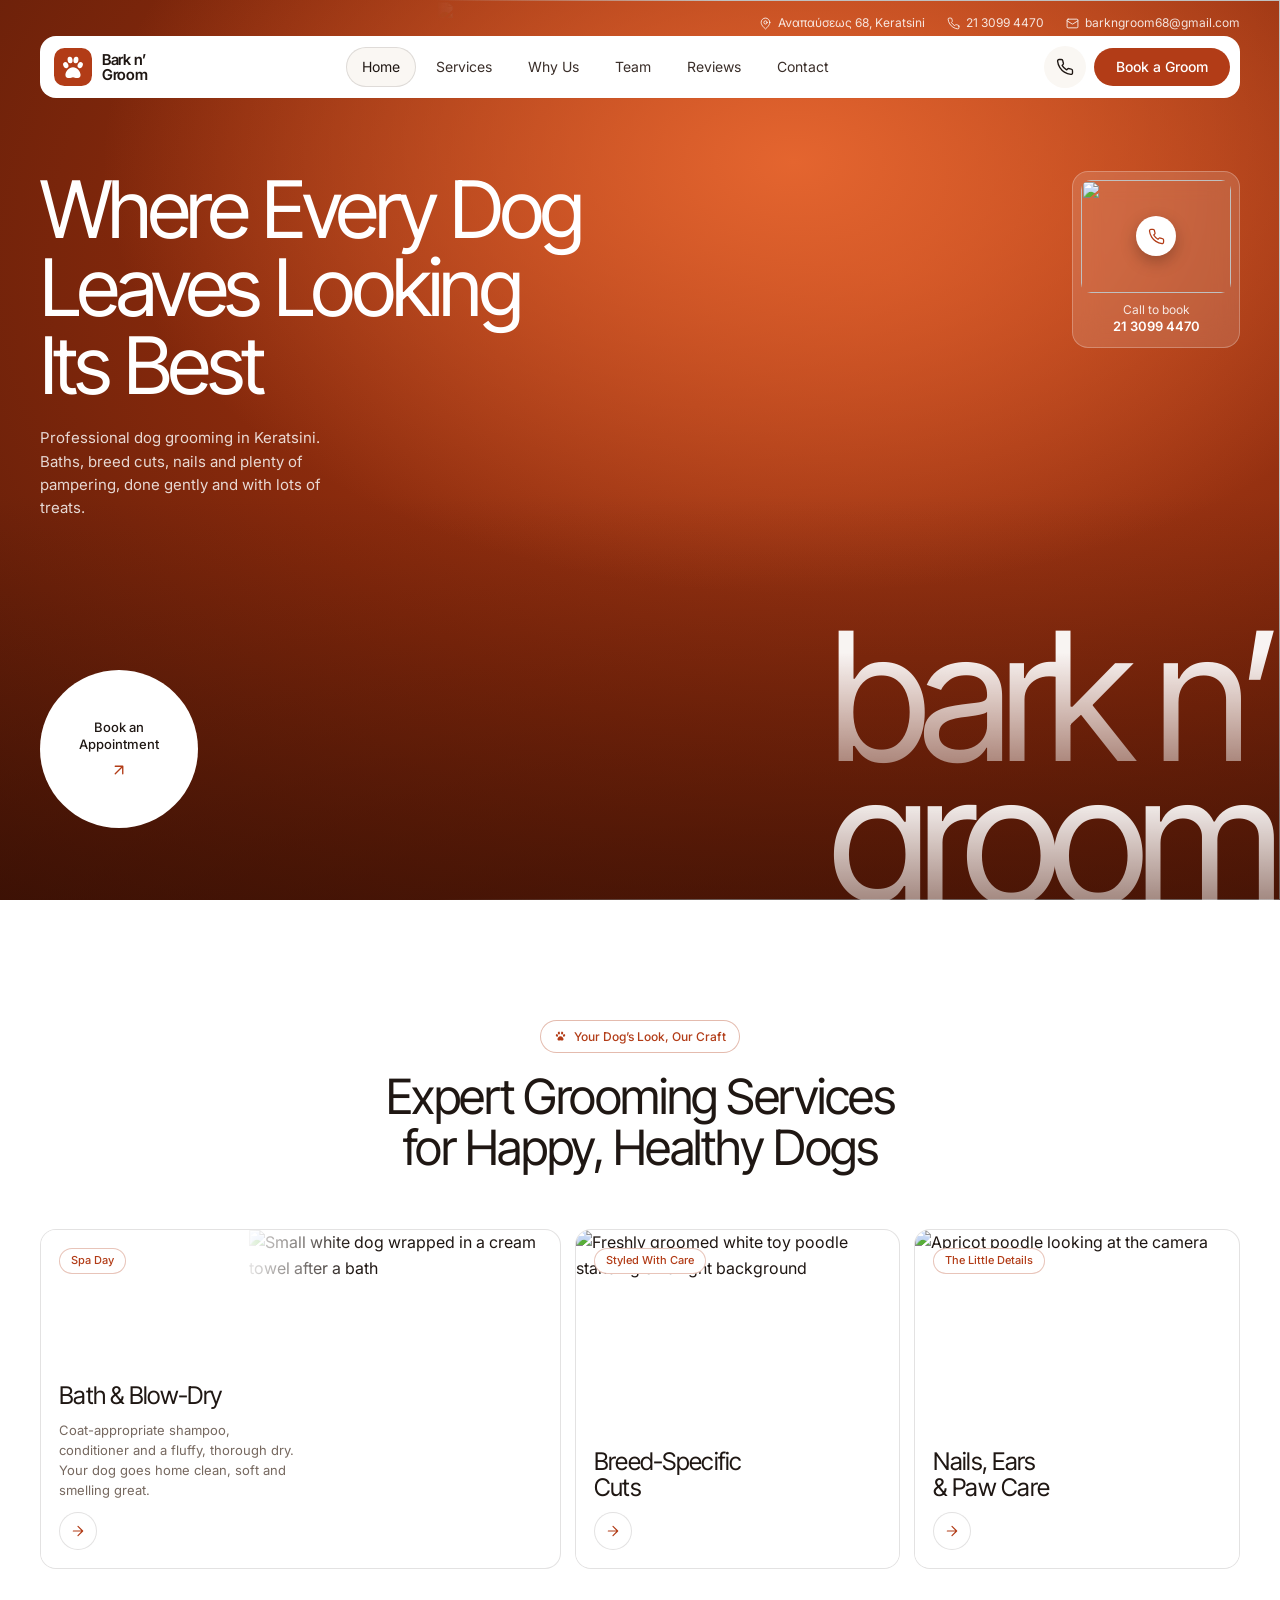
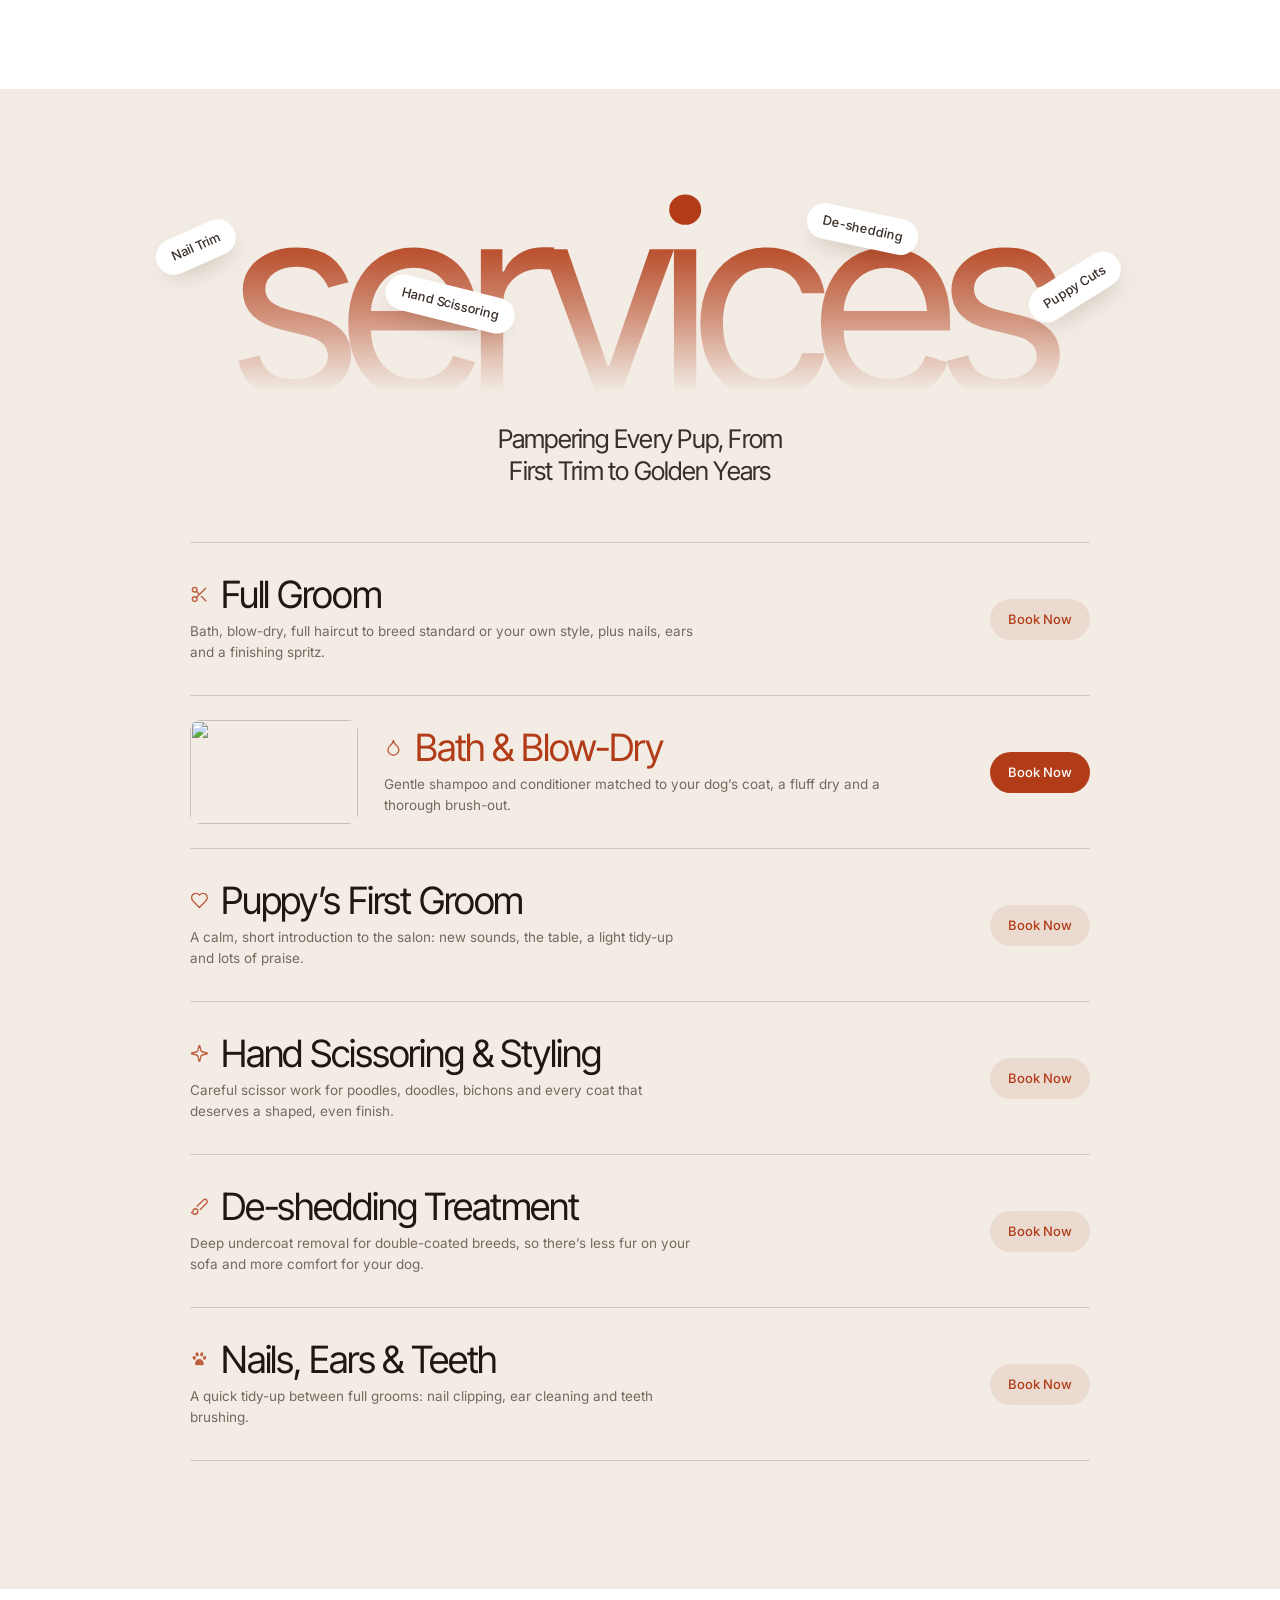
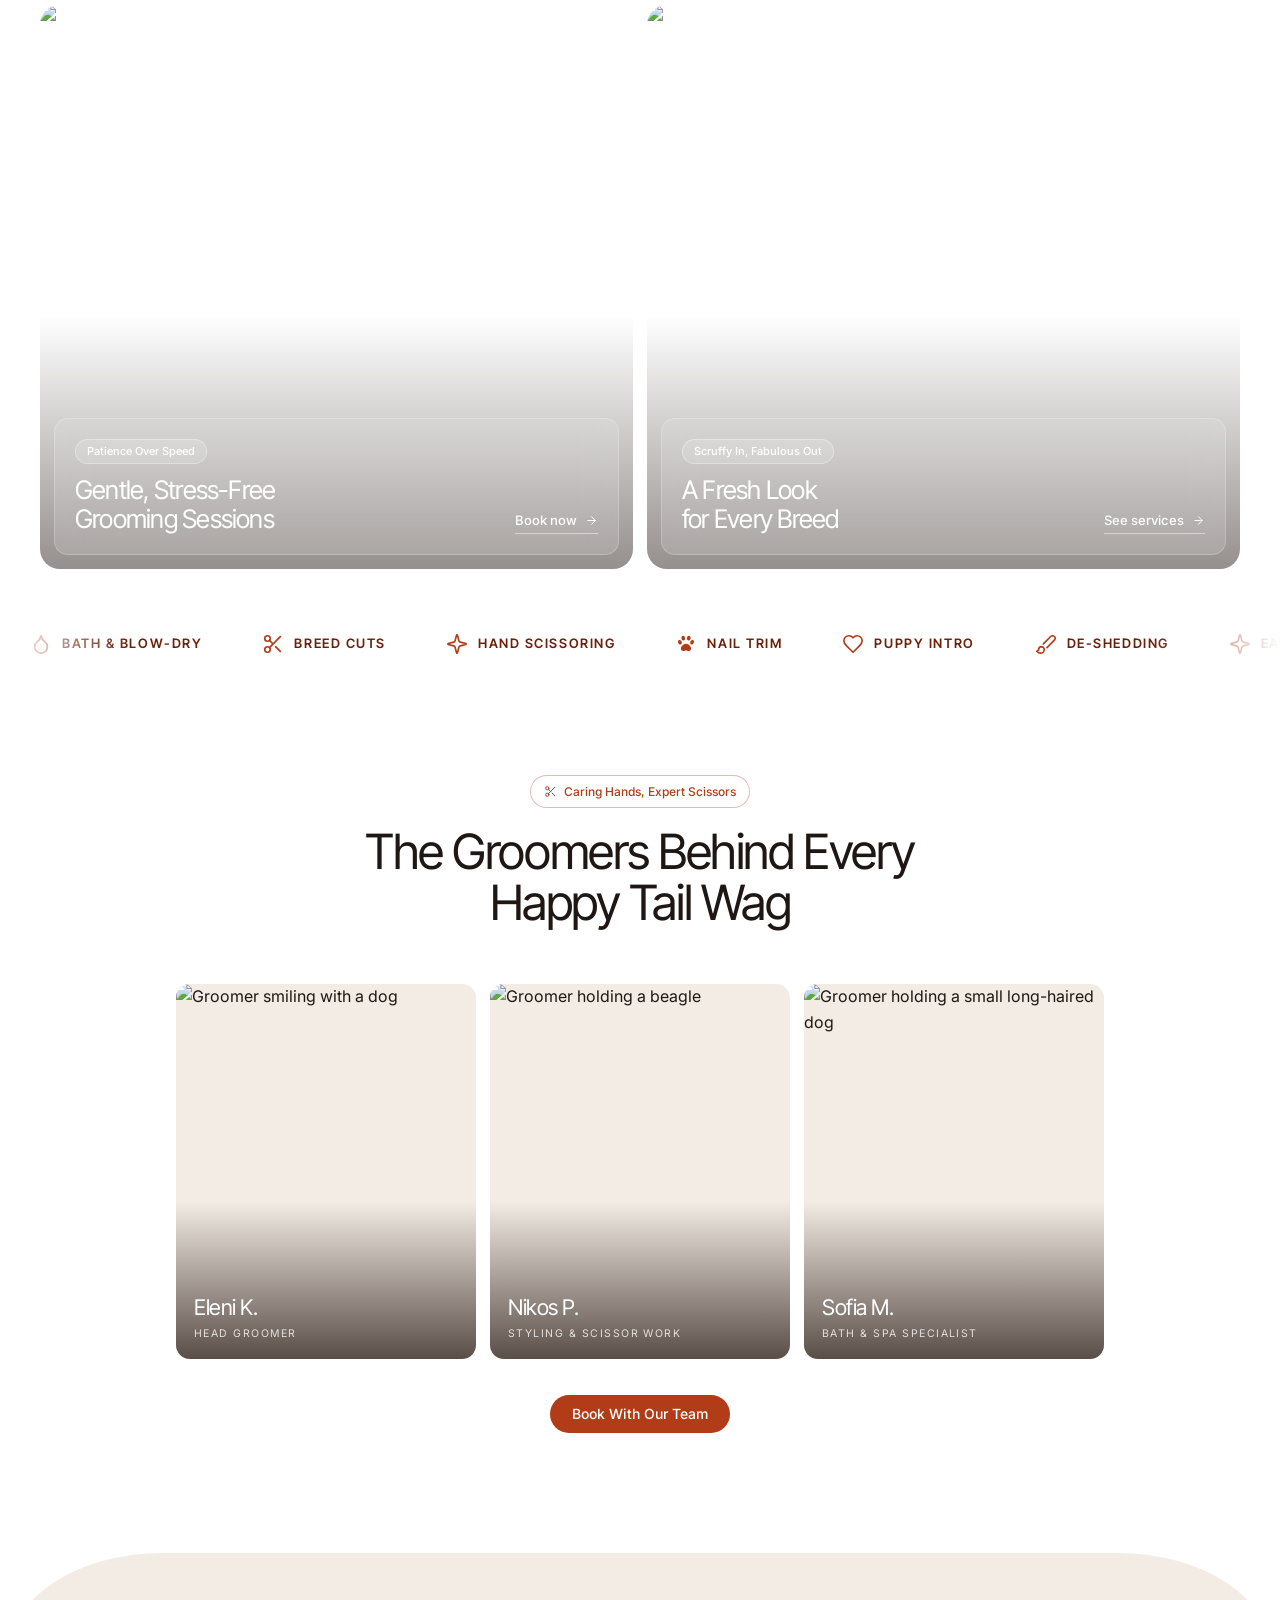
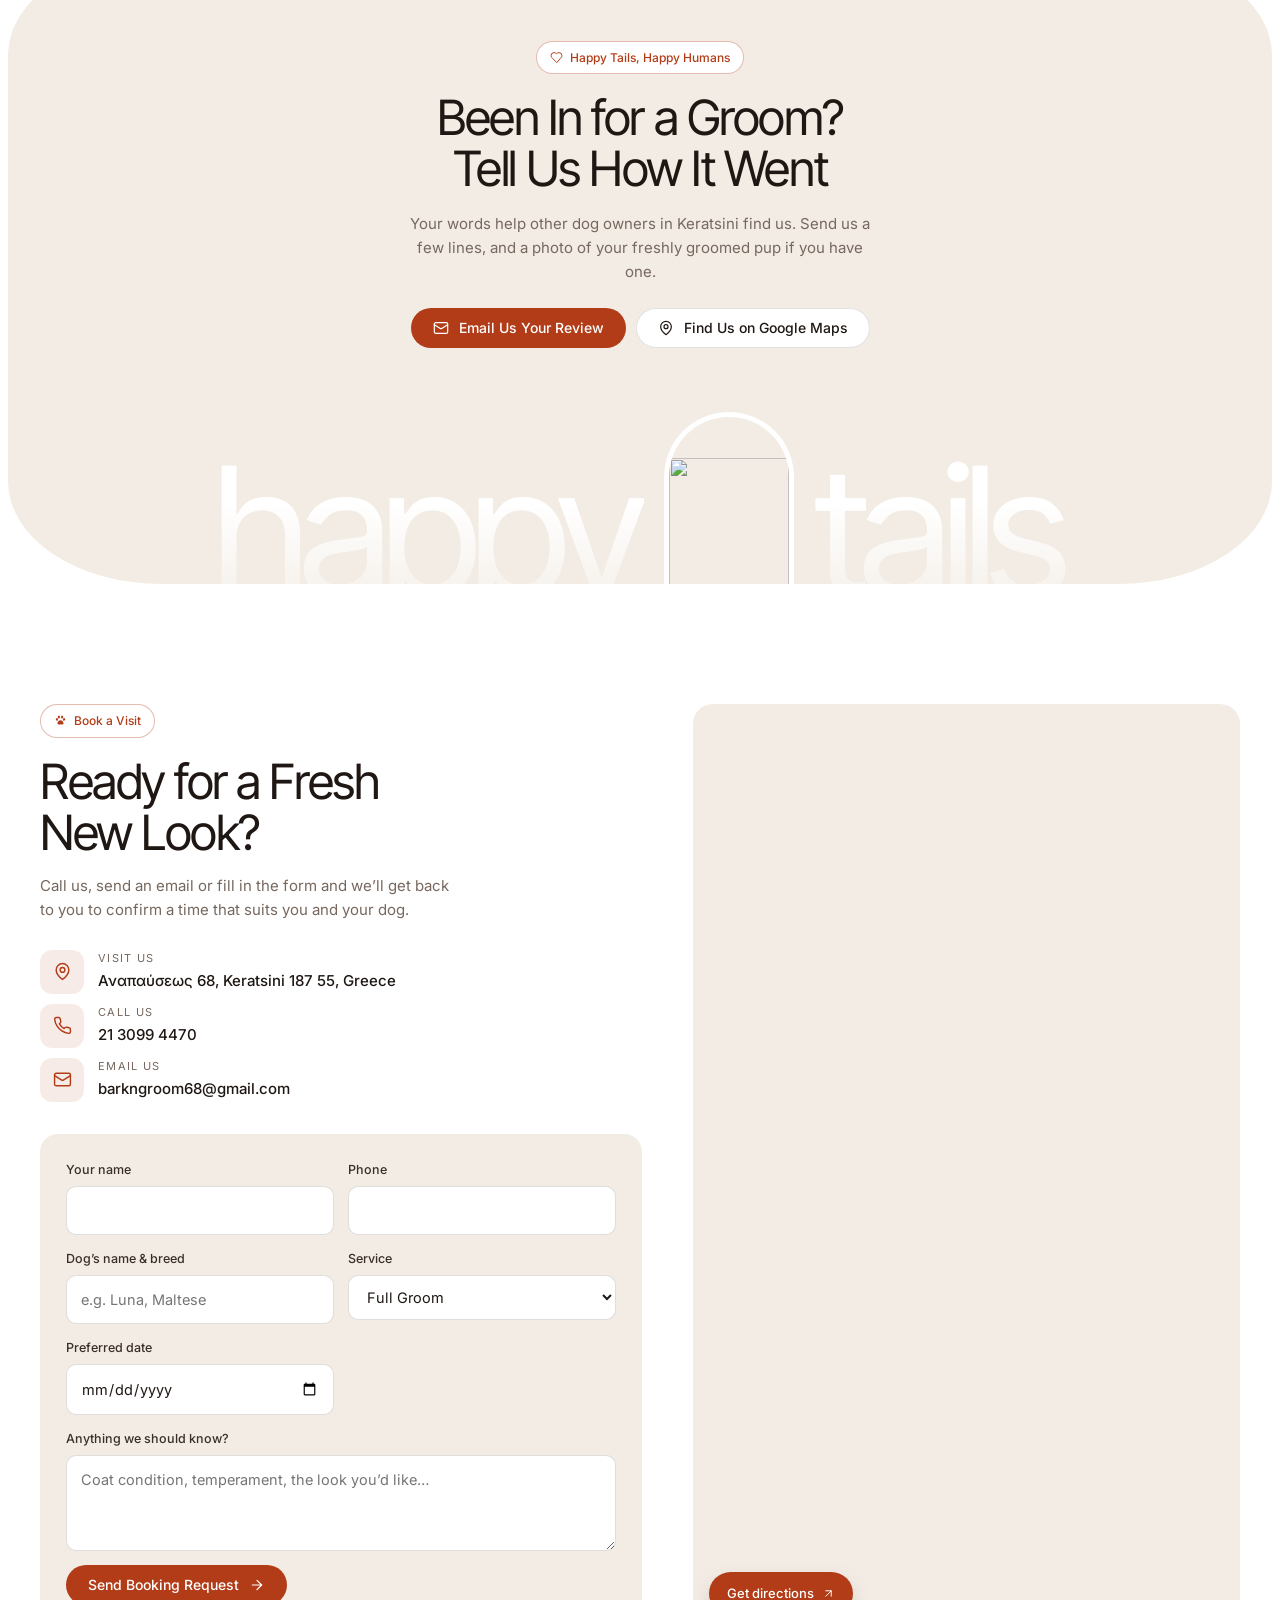
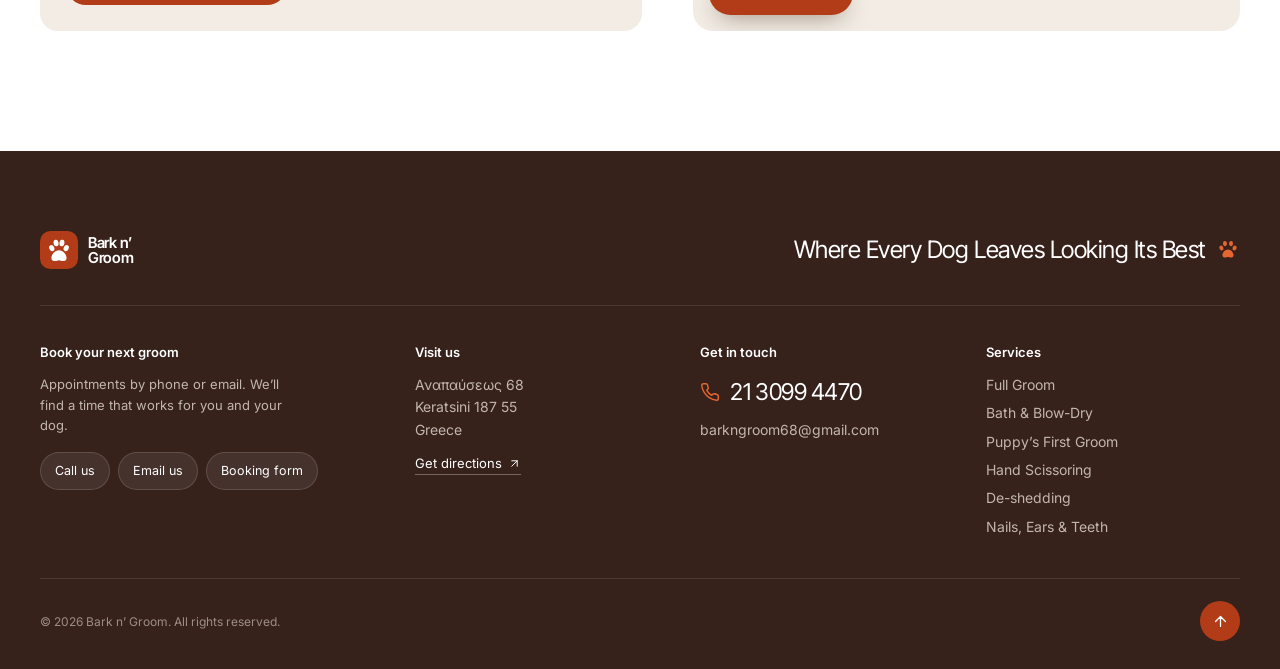
==== index.html @ 187984cd "Bark n' Groom website Static site for the Bark n' Groom dog grooming salon in Keratsini: hero, servi" ====
<!doctype html>
<html lang="en">
<head>
  <meta charset="utf-8" />
  <meta name="viewport" content="width=device-width, initial-scale=1" />
  <title>Bark n’ Groom — Dog Grooming Salon in Keratsini</title>
  <meta name="description" content="Bark n’ Groom is a dog grooming salon in Keratsini, Piraeus. Baths, breed cuts, hand scissoring, de-shedding, nails, ears and teeth. Call 21 3099 4470 to book." />
  <meta name="theme-color" content="#B23C17" />
  <link rel="icon" type="image/svg+xml" href="assets/favicon.svg" />

  <meta property="og:type" content="website" />
  <meta property="og:title" content="Bark n’ Groom — Dog Grooming in Keratsini" />
  <meta property="og:description" content="Gentle, professional dog grooming at Αναπαύσεως 68, Keratsini. Call 21 3099 4470 to book." />
  <meta property="og:image" content="https://images.unsplash.com/photo-1738348927767-d47b2f428be0?auto=format&fit=crop&w=1200&h=630&q=75" />

  <link rel="preconnect" href="https://fonts.googleapis.com" />
  <link rel="preconnect" href="https://fonts.gstatic.com" crossorigin />
  <link rel="preconnect" href="https://images.unsplash.com" />
  <link href="https://fonts.googleapis.com/css2?family=Inter:wght@400;500;600&family=Inter+Tight:wght@300;400;500;600&display=swap" rel="stylesheet" />
  <link rel="stylesheet" href="assets/css/styles.css" />
  <script>document.documentElement.classList.add("js");</script>

  <script type="application/ld+json">
  {
    "@context": "https://schema.org",
    "@type": "LocalBusiness",
    "name": "Bark n' Groom",
    "description": "Dog grooming salon in Keratsini, Greece.",
    "telephone": "+30 213 099 4470",
    "email": "barkngroom68@gmail.com",
    "image": "https://images.unsplash.com/photo-1738348927767-d47b2f428be0?auto=format&fit=crop&w=1200&q=75",
    "address": {
      "@type": "PostalAddress",
      "streetAddress": "Αναπαύσεως 68",
      "addressLocality": "Keratsini",
      "postalCode": "18755",
      "addressCountry": "GR"
    }
  }
  </script>
</head>
<body>

  <!-- Icon sprite -->
  <svg width="0" height="0" style="position:absolute" aria-hidden="true">
    <defs>
      <symbol id="i-paw" viewBox="0 0 24 24"><g fill="currentColor"><ellipse cx="5.4" cy="10" rx="2" ry="2.5" transform="rotate(-25 5.4 10)"/><ellipse cx="9" cy="5.6" rx="2" ry="2.6" transform="rotate(-8 9 5.6)"/><ellipse cx="15" cy="5.6" rx="2" ry="2.6" transform="rotate(8 15 5.6)"/><ellipse cx="18.6" cy="10" rx="2" ry="2.5" transform="rotate(25 18.6 10)"/><path d="M12 11.6c-2.9 0-5.6 3.1-5.6 5.6 0 1.7 1.3 2.4 2.8 2.4 1.1 0 1.8-.6 2.8-.6s1.7.6 2.8.6c1.5 0 2.8-.7 2.8-2.4 0-2.5-2.7-5.6-5.6-5.6z"/></g></symbol>
      <symbol id="i-phone" viewBox="0 0 24 24"><path fill="none" stroke="currentColor" stroke-width="1.8" stroke-linecap="round" stroke-linejoin="round" d="M22 16.92v3a2 2 0 0 1-2.18 2 19.79 19.79 0 0 1-8.63-3.07 19.5 19.5 0 0 1-6-6 19.79 19.79 0 0 1-3.07-8.67A2 2 0 0 1 4.11 2h3a2 2 0 0 1 2 1.72 12.84 12.84 0 0 0 .7 2.81 2 2 0 0 1-.45 2.11L8.09 9.91a16 16 0 0 0 6 6l1.27-1.27a2 2 0 0 1 2.11-.45 12.84 12.84 0 0 0 2.81.7A2 2 0 0 1 22 16.92z"/></symbol>
      <symbol id="i-mail" viewBox="0 0 24 24"><g fill="none" stroke="currentColor" stroke-width="1.8" stroke-linecap="round" stroke-linejoin="round"><rect x="2" y="4" width="20" height="16" rx="2"/><path d="m22 7-8.97 5.7a1.94 1.94 0 0 1-2.06 0L2 7"/></g></symbol>
      <symbol id="i-pin" viewBox="0 0 24 24"><g fill="none" stroke="currentColor" stroke-width="1.8" stroke-linecap="round" stroke-linejoin="round"><path d="M20 10c0 6-8 12-8 12s-8-6-8-12a8 8 0 0 1 16 0Z"/><circle cx="12" cy="10" r="3"/></g></symbol>
      <symbol id="i-arrow" viewBox="0 0 24 24"><path fill="none" stroke="currentColor" stroke-width="1.8" stroke-linecap="round" stroke-linejoin="round" d="M5 12h14m-7-7 7 7-7 7"/></symbol>
      <symbol id="i-arrow-up-right" viewBox="0 0 24 24"><path fill="none" stroke="currentColor" stroke-width="1.8" stroke-linecap="round" stroke-linejoin="round" d="M7 17 17 7M7 7h10v10"/></symbol>
      <symbol id="i-chev-left" viewBox="0 0 24 24"><path fill="none" stroke="currentColor" stroke-width="1.8" stroke-linecap="round" stroke-linejoin="round" d="m15 18-6-6 6-6"/></symbol>
      <symbol id="i-chev-right" viewBox="0 0 24 24"><path fill="none" stroke="currentColor" stroke-width="1.8" stroke-linecap="round" stroke-linejoin="round" d="m9 18 6-6-6-6"/></symbol>
      <symbol id="i-menu" viewBox="0 0 24 24"><path fill="none" stroke="currentColor" stroke-width="1.8" stroke-linecap="round" d="M4 7h16M4 12h16M4 17h16"/></symbol>
      <symbol id="i-close" viewBox="0 0 24 24"><path fill="none" stroke="currentColor" stroke-width="1.8" stroke-linecap="round" d="M18 6 6 18M6 6l12 12"/></symbol>
      <symbol id="i-scissors" viewBox="0 0 24 24"><g fill="none" stroke="currentColor" stroke-width="1.8" stroke-linecap="round" stroke-linejoin="round"><circle cx="6" cy="6" r="3"/><path d="M8.12 8.12 12 12M20 4 8.12 15.88"/><circle cx="6" cy="18" r="3"/><path d="M14.8 14.8 20 20"/></g></symbol>
      <symbol id="i-drop" viewBox="0 0 24 24"><path fill="none" stroke="currentColor" stroke-width="1.8" stroke-linecap="round" stroke-linejoin="round" d="M12 22a7 7 0 0 0 7-7c0-2-1-3.9-3-5.5s-3.5-4-4-6.5c-.5 2.5-2 4.9-4 6.5C6 11.1 5 13 5 15a7 7 0 0 0 7 7z"/></symbol>
      <symbol id="i-heart" viewBox="0 0 24 24"><path fill="none" stroke="currentColor" stroke-width="1.8" stroke-linecap="round" stroke-linejoin="round" d="M19 14c1.49-1.46 3-3.21 3-5.5A5.5 5.5 0 0 0 16.5 3c-1.76 0-3 .5-4.5 2-1.5-1.5-2.74-2-4.5-2A5.5 5.5 0 0 0 2 8.5c0 2.3 1.5 4.05 3 5.5l7 7Z"/></symbol>
      <symbol id="i-sparkle" viewBox="0 0 24 24"><path fill="none" stroke="currentColor" stroke-width="1.8" stroke-linecap="round" stroke-linejoin="round" d="M9.94 15.5A2 2 0 0 0 8.5 14.06l-6.14-1.58a.5.5 0 0 1 0-.96L8.5 9.94A2 2 0 0 0 9.94 8.5l1.58-6.14a.5.5 0 0 1 .96 0l1.58 6.14a2 2 0 0 0 1.44 1.44l6.14 1.58a.5.5 0 0 1 0 .96l-6.14 1.58a2 2 0 0 0-1.44 1.44l-1.58 6.14a.5.5 0 0 1-.96 0z"/></symbol>
      <symbol id="i-brush" viewBox="0 0 24 24"><g fill="none" stroke="currentColor" stroke-width="1.8" stroke-linecap="round" stroke-linejoin="round"><path d="m9.06 11.9 8.07-8.06a2.85 2.85 0 1 1 4.03 4.03l-8.06 8.08"/><path d="M7.07 14.94c-1.66 0-3 1.35-3 3.02 0 1.33-2.5 1.52-2 2.02 1.08 1.1 2.49 2.02 4 2.02 2.2 0 4-1.8 4-4.04a3.01 3.01 0 0 0-3-3.02z"/></g></symbol>
      <symbol id="i-quote" viewBox="0 0 24 24"><path fill="currentColor" d="M3 21c3 0 7-1 7-8V5c0-1.25-.76-2.02-2-2H4c-1.25 0-2 .75-2 1.97V11c0 1.25.75 2 2 2 1 0 1 0 1 1v1c0 1-1 2-2 2s-1 .01-1 1.03V20c0 1 0 1 1 1zm12 0c3 0 7-1 7-8V5c0-1.25-.76-2.02-2-2h-4c-1.25 0-2 .75-2 1.97V11c0 1.25.75 2 2 2h.75c0 2.25.25 4-2.75 4v3c0 1 0 1 1 1z"/></symbol>
    </defs>
  </svg>

  <a class="skip-link" href="#main">Skip to content</a>

  <!-- ============ HEADER ============ -->
  <header class="site-header" data-header>
    <div class="utility container">
      <a href="https://www.google.com/maps/search/?api=1&query=%CE%91%CE%BD%CE%B1%CF%80%CE%B1%CF%8D%CF%83%CE%B5%CF%89%CF%82%2068%2C%20%CE%9A%CE%B5%CF%81%CE%B1%CF%84%CF%83%CE%AF%CE%BD%CE%B9%20187%2055" target="_blank" rel="noopener"><svg class="ico"><use href="#i-pin"/></svg>Αναπαύσεως 68, Keratsini</a>
      <a href="tel:+302130994470"><svg class="ico"><use href="#i-phone"/></svg>21 3099 4470</a>
      <a href="mailto:barkngroom68@gmail.com"><svg class="ico"><use href="#i-mail"/></svg>barkngroom68@gmail.com</a>
    </div>

    <div class="container">
      <nav class="navbar" aria-label="Main">
        <a class="brand" href="#top" aria-label="Bark n’ Groom — home">
          <img src="assets/favicon.svg" width="38" height="38" alt="" />
          <span class="brand__name">Bark n’<br />Groom</span>
        </a>

        <ul class="nav-links" id="nav-links">
          <li><a href="#top" class="is-current">Home</a></li>
          <li><a href="#services">Services</a></li>
          <li><a href="#why-us">Why Us</a></li>
          <li><a href="#team">Team</a></li>
          <li><a href="#reviews">Reviews</a></li>
          <li><a href="#contact">Contact</a></li>
          <li class="nav-links__cta"><a class="btn btn--rust" href="tel:+302130994470"><svg class="ico"><use href="#i-phone"/></svg>Call 21 3099 4470</a></li>
        </ul>

        <div class="navbar__actions">
          <a class="icon-btn" href="tel:+302130994470" aria-label="Call Bark n’ Groom"><svg class="ico"><use href="#i-phone"/></svg></a>
          <a class="btn btn--rust navbar__book" href="#contact">Book a Groom</a>
          <button class="icon-btn nav-toggle" type="button" aria-controls="nav-links" aria-expanded="false" aria-label="Open menu" data-nav-toggle>
            <svg class="ico ico--open"><use href="#i-menu"/></svg>
            <svg class="ico ico--close"><use href="#i-close"/></svg>
          </button>
        </div>
      </nav>
    </div>
  </header>

  <main id="main">

    <!-- ============ HERO ============ -->
    <section class="hero" id="top">
      <div class="hero__media" aria-hidden="true">
        <img
          src="https://images.unsplash.com/photo-1738348927767-d47b2f428be0?auto=format&fit=crop&w=1400&q=78"
          srcset="https://images.unsplash.com/photo-1738348927767-d47b2f428be0?auto=format&fit=crop&w=800&q=75 800w,
                  https://images.unsplash.com/photo-1738348927767-d47b2f428be0?auto=format&fit=crop&w=1400&q=78 1400w,
                  https://images.unsplash.com/photo-1738348927767-d47b2f428be0?auto=format&fit=crop&w=2000&q=78 2000w"
          sizes="(max-width: 760px) 100vw, 64vw"
          alt="" fetchpriority="high" />
      </div>

      <div class="hero__content container">
        <h1 class="hero__title">Where Every Dog<br />Leaves Looking<br />Its Best</h1>
        <p class="hero__lead">Professional dog grooming in Keratsini. Baths, breed cuts, nails and plenty of pampering, done gently and with lots of treats.</p>
      </div>

      <a class="hero__circle" href="#contact"><span>Book an<br />Appointment</span><svg class="ico"><use href="#i-arrow-up-right"/></svg></a>

      <a class="hero__card" href="tel:+302130994470">
        <span class="hero__card-img">
          <img src="https://images.unsplash.com/photo-1611173622933-91942d394b04?auto=format&fit=crop&w=320&h=240&q=70" alt="" loading="lazy" />
          <span class="hero__card-icon"><svg class="ico"><use href="#i-phone"/></svg></span>
        </span>
        <span class="hero__card-text">Call to book<br /><strong>21 3099 4470</strong></span>
      </a>

      <div class="hero__word" aria-hidden="true"><span>bark n’</span><span>groom</span></div>
    </section>

    <!-- ============ INTRO / SERVICE CARDS ============ -->
    <section class="intro section" aria-labelledby="intro-title">
      <div class="container">
        <div class="section-head" data-reveal>
          <span class="badge"><svg class="ico"><use href="#i-paw"/></svg>Your Dog’s Look, Our Craft</span>
          <h2 id="intro-title">Expert Grooming Services <br />for Happy, Healthy Dogs</h2>
        </div>

        <div class="icards">
          <a class="icard icard--wide" href="#services" data-reveal>
            <img src="https://images.unsplash.com/photo-1733964659477-35534815c626?auto=format&fit=crop&w=900&q=75" alt="Small white dog wrapped in a cream towel after a bath" loading="lazy" />
            <span class="tag">Spa Day</span>
            <span class="icard__body">
              <span class="icard__title">Bath &amp; Blow-Dry</span>
              <span class="icard__text">Coat-appropriate shampoo, conditioner and a fluffy, thorough dry. Your dog goes home clean, soft and smelling great.</span>
              <span class="arrow-btn"><svg class="ico"><use href="#i-arrow"/></svg></span>
            </span>
          </a>

          <a class="icard" href="#services" data-reveal style="--d:.08s">
            <img src="https://images.unsplash.com/photo-1513189643435-49f97650b367?auto=format&fit=crop&w=700&q=75" alt="Freshly groomed white toy poodle standing on a light background" loading="lazy" />
            <span class="tag">Styled With Care</span>
            <span class="icard__body">
              <span class="icard__title">Breed-Specific<br />Cuts</span>
              <span class="arrow-btn"><svg class="ico"><use href="#i-arrow"/></svg></span>
            </span>
          </a>

          <a class="icard" href="#services" data-reveal style="--d:.16s">
            <img src="https://images.unsplash.com/photo-1652342516868-50eac8c9af0d?auto=format&fit=crop&w=700&q=75" alt="Apricot poodle looking at the camera" loading="lazy" />
            <span class="tag">The Little Details</span>
            <span class="icard__body">
              <span class="icard__title">Nails, Ears<br />&amp; Paw Care</span>
              <span class="arrow-btn"><svg class="ico"><use href="#i-arrow"/></svg></span>
            </span>
          </a>
        </div>
      </div>
    </section>

    <!-- ============ SERVICES LIST ============ -->
    <section class="services" id="services" aria-labelledby="services-title">
      <div class="services__hero" aria-hidden="true">
        <div class="services__word">services</div>
        <span class="float-pill" style="--x:12%;--y:18%;--r:-24deg">Nail Trim</span>
        <span class="float-pill" style="--x:30%;--y:44%;--r:14deg;--delay:-2s">Hand Scissoring</span>
        <span class="float-pill" style="--x:63%;--y:10%;--r:12deg;--delay:-4s">De-shedding</span>
        <span class="float-pill" style="--x:80%;--y:36%;--r:-32deg;--delay:-1s">Puppy Cuts</span>
      </div>

      <div class="container">
        <h2 class="services__title" id="services-title" data-reveal>Pampering Every Pup, From <br />First Trim to Golden Years</h2>

        <ul class="svc-list" data-svc-list>
          <li class="svc" data-reveal>
            <div class="svc__media"><img src="https://images.unsplash.com/photo-1719464454959-9cf304ef4774?auto=format&fit=crop&w=400&h=260&q=70" alt="" loading="lazy" /></div>
            <div class="svc__body">
              <h3><svg class="ico"><use href="#i-scissors"/></svg>Full Groom</h3>
              <p>Bath, blow-dry, full haircut to breed standard or your own style, plus nails, ears and a finishing spritz.</p>
            </div>
            <a class="svc__btn" href="#contact" data-service="Full Groom">Book Now</a>
          </li>
          <li class="svc is-active" data-reveal>
            <div class="svc__media"><img src="https://images.unsplash.com/photo-1727681200723-9513e4e3c394?auto=format&fit=crop&w=400&h=260&q=70" alt="" loading="lazy" /></div>
            <div class="svc__body">
              <h3><svg class="ico"><use href="#i-drop"/></svg>Bath &amp; Blow-Dry</h3>
              <p>Gentle shampoo and conditioner matched to your dog’s coat, a fluff dry and a thorough brush-out.</p>
            </div>
            <a class="svc__btn" href="#contact" data-service="Bath & Blow-Dry">Book Now</a>
          </li>
          <li class="svc" data-reveal>
            <div class="svc__media"><img src="https://images.unsplash.com/photo-1605197161470-d0261cac6767?auto=format&fit=crop&w=400&h=260&q=70" alt="" loading="lazy" /></div>
            <div class="svc__body">
              <h3><svg class="ico"><use href="#i-heart"/></svg>Puppy’s First Groom</h3>
              <p>A calm, short introduction to the salon: new sounds, the table, a light tidy-up and lots of praise.</p>
            </div>
            <a class="svc__btn" href="#contact" data-service="Puppy's First Groom">Book Now</a>
          </li>
          <li class="svc" data-reveal>
            <div class="svc__media"><img src="https://images.unsplash.com/photo-1786198334015-86df9933e144?auto=format&fit=crop&w=400&h=260&q=70" alt="" loading="lazy" /></div>
            <div class="svc__body">
              <h3><svg class="ico"><use href="#i-sparkle"/></svg>Hand Scissoring &amp; Styling</h3>
              <p>Careful scissor work for poodles, doodles, bichons and every coat that deserves a shaped, even finish.</p>
            </div>
            <a class="svc__btn" href="#contact" data-service="Hand Scissoring & Styling">Book Now</a>
          </li>
          <li class="svc" data-reveal>
            <div class="svc__media"><img src="https://images.unsplash.com/photo-1528846104175-4fd300ee59da?auto=format&fit=crop&w=400&h=260&q=70" alt="" loading="lazy" /></div>
            <div class="svc__body">
              <h3><svg class="ico"><use href="#i-brush"/></svg>De-shedding Treatment</h3>
              <p>Deep undercoat removal for double-coated breeds, so there’s less fur on your sofa and more comfort for your dog.</p>
            </div>
            <a class="svc__btn" href="#contact" data-service="De-shedding Treatment">Book Now</a>
          </li>
          <li class="svc" data-reveal>
            <div class="svc__media"><img src="https://images.unsplash.com/photo-1611173622933-91942d394b04?auto=format&fit=crop&w=400&h=260&q=70" alt="" loading="lazy" /></div>
            <div class="svc__body">
              <h3><svg class="ico"><use href="#i-paw"/></svg>Nails, Ears &amp; Teeth</h3>
              <p>A quick tidy-up between full grooms: nail clipping, ear cleaning and teeth brushing.</p>
            </div>
            <a class="svc__btn" href="#contact" data-service="Nails, Ears & Teeth">Book Now</a>
          </li>
        </ul>
      </div>
    </section>

    <!-- ============ FEATURE CARDS ============ -->
    <section class="features" id="why-us" aria-label="Why choose Bark n’ Groom">
      <div class="container features__grid">
        <article class="feature" data-reveal>
          <img src="https://images.unsplash.com/photo-1594592237655-9f7e51330b93?auto=format&fit=crop&w=1100&q=75" alt="Calm golden retriever sitting against a blue backdrop" loading="lazy" />
          <span class="feature__word" aria-hidden="true">calm</span>
          <div class="feature__panel">
            <div>
              <span class="tag tag--glass">Patience Over Speed</span>
              <h3>Gentle, Stress-Free<br />Grooming Sessions</h3>
            </div>
            <a href="#contact" class="feature__link">Book now <svg class="ico"><use href="#i-arrow"/></svg></a>
          </div>
        </article>

        <article class="feature" data-reveal style="--d:.1s">
          <img src="https://images.unsplash.com/photo-1616488452538-1e8d3396f20f?auto=format&fit=crop&w=1100&q=75" alt="Fluffy small dog lying on an orange background" loading="lazy" />
          <span class="feature__word" aria-hidden="true">fresh</span>
          <div class="feature__panel">
            <div>
              <span class="tag tag--glass">Scruffy In, Fabulous Out</span>
              <h3>A Fresh Look<br />for Every Breed</h3>
            </div>
            <a href="#services" class="feature__link">See services <svg class="ico"><use href="#i-arrow"/></svg></a>
          </div>
        </article>
      </div>

      <!-- Service ticker (stands in for the partner-logo strip) -->
      <div class="marquee" aria-label="What we offer">
        <div class="marquee__track">
          <ul class="marquee__list">
            <li><svg class="ico"><use href="#i-drop"/></svg>Bath &amp; Blow-Dry</li>
            <li><svg class="ico"><use href="#i-scissors"/></svg>Breed Cuts</li>
            <li><svg class="ico"><use href="#i-sparkle"/></svg>Hand Scissoring</li>
            <li><svg class="ico"><use href="#i-paw"/></svg>Nail Trim</li>
            <li><svg class="ico"><use href="#i-heart"/></svg>Puppy Intro</li>
            <li><svg class="ico"><use href="#i-brush"/></svg>De-shedding</li>
            <li><svg class="ico"><use href="#i-sparkle"/></svg>Ear Cleaning</li>
            <li><svg class="ico"><use href="#i-drop"/></svg>Teeth Brushing</li>
          </ul>
          <ul class="marquee__list" aria-hidden="true">
            <li><svg class="ico"><use href="#i-drop"/></svg>Bath &amp; Blow-Dry</li>
            <li><svg class="ico"><use href="#i-scissors"/></svg>Breed Cuts</li>
            <li><svg class="ico"><use href="#i-sparkle"/></svg>Hand Scissoring</li>
            <li><svg class="ico"><use href="#i-paw"/></svg>Nail Trim</li>
            <li><svg class="ico"><use href="#i-heart"/></svg>Puppy Intro</li>
            <li><svg class="ico"><use href="#i-brush"/></svg>De-shedding</li>
            <li><svg class="ico"><use href="#i-sparkle"/></svg>Ear Cleaning</li>
            <li><svg class="ico"><use href="#i-drop"/></svg>Teeth Brushing</li>
          </ul>
        </div>
      </div>
    </section>

    <!-- ============ TEAM ============ -->
    <!-- PLACEHOLDER: replace names, roles and photos with your real groomers. -->
    <section class="team section" id="team" aria-labelledby="team-title">
      <div class="container">
        <div class="section-head" data-reveal>
          <span class="badge"><svg class="ico"><use href="#i-scissors"/></svg>Caring Hands, Expert Scissors</span>
          <h2 id="team-title">The Groomers Behind Every <br />Happy Tail Wag</h2>
        </div>

        <div class="team__grid">
          <figure class="member" data-reveal>
            <img src="https://images.unsplash.com/photo-1579119134757-5c38803f34fc?auto=format&fit=crop&crop=faces&w=600&h=750&q=75" alt="Groomer smiling with a dog" loading="lazy" />
            <figcaption><strong>Eleni K.</strong><span>Head Groomer</span></figcaption>
          </figure>
          <figure class="member" data-reveal style="--d:.08s">
            <img src="https://images.unsplash.com/photo-1594283255808-ee728c775ba6?auto=format&fit=crop&crop=faces&w=600&h=750&q=75" alt="Groomer holding a beagle" loading="lazy" />
            <figcaption><strong>Nikos P.</strong><span>Styling &amp; Scissor Work</span></figcaption>
          </figure>
          <figure class="member" data-reveal style="--d:.16s">
            <img src="https://images.unsplash.com/photo-1631270275663-b9606b854141?auto=format&fit=crop&crop=faces&w=600&h=750&q=75" alt="Groomer holding a small long-haired dog" loading="lazy" />
            <figcaption><strong>Sofia M.</strong><span>Bath &amp; Spa Specialist</span></figcaption>
          </figure>
        </div>

        <div class="center" data-reveal>
          <a class="btn btn--rust" href="#contact">Book With Our Team</a>
        </div>
      </div>
    </section>

    <!-- ============ REVIEWS ============ -->
    <section class="reviews" id="reviews" aria-labelledby="reviews-title">
      <div class="reviews__shell">
        <div class="section-head" data-reveal>
          <span class="badge badge--light"><svg class="ico"><use href="#i-heart"/></svg>Happy Tails, Happy Humans</span>
          <h2 id="reviews-title">Been In for a Groom? <br />Tell Us How It Went</h2>
          <p class="reviews__lead">Your words help other dog owners in Keratsini find us. Send us a few lines, and a photo of your freshly groomed pup if you have one.</p>
          <div class="reviews__btns">
            <a class="btn btn--rust" href="mailto:barkngroom68@gmail.com?subject=My%20review%20of%20Bark%20n'%20Groom"><svg class="ico"><use href="#i-mail"/></svg>Email Us Your Review</a>
            <a class="btn btn--ghost" href="https://www.google.com/maps/search/?api=1&query=%CE%91%CE%BD%CE%B1%CF%80%CE%B1%CF%8D%CF%83%CE%B5%CF%89%CF%82%2068%2C%20%CE%9A%CE%B5%CF%81%CE%B1%CF%84%CF%83%CE%AF%CE%BD%CE%B9%20187%2055" target="_blank" rel="noopener"><svg class="ico"><use href="#i-pin"/></svg>Find Us on Google Maps</a>
          </div>
        </div>

        <!--
          REVIEWS CAROUSEL: switched off until there are real customer reviews.
          To use it: replace the sample text below with genuine reviews
          (e.g. copied from your Google reviews), then remove these comment markers.
          The slider script in assets/js/main.js turns on automatically.

        <div class="reviews__track" data-carousel tabindex="0" aria-label="Customer reviews">
          <article class="review">
            <h3><svg class="ico"><use href="#i-quote"/></svg>So Gentle With Our Rescue</h3>
            <p>“Our rescue used to shake at the word ‘bath’. After two visits she walks in wagging her tail. Patient, kind people who clearly love dogs.”</p>
            <footer><span class="avatar">K</span><span><strong>Katerina</strong><small>Luna’s human</small></span></footer>
          </article>
          <article class="review">
            <h3><svg class="ico"><use href="#i-quote"/></svg>The Best Poodle Cut Yet</h3>
            <p>“Finally someone who knows how to scissor a poodle properly. Even, fluffy and exactly the shape we asked for.”</p>
            <footer><span class="avatar">G</span><span><strong>Giorgos</strong><small>Max’s human</small></span></footer>
          </article>
          <article class="review">
            <h3><svg class="ico"><use href="#i-quote"/></svg>Great With Puppies</h3>
            <p>“We brought our four-month-old for his very first groom. They took it slowly and he came home tired, soft and happy.”</p>
            <footer><span class="avatar">M</span><span><strong>Maria</strong><small>Rocky’s human</small></span></footer>
          </article>
          <article class="review">
            <h3><svg class="ico"><use href="#i-quote"/></svg>Smells Amazing for Days</h3>
            <p>“Our husky’s shedding is finally under control after the de-shedding treatment. The house thanks you, and so do we.”</p>
            <footer><span class="avatar">D</span><span><strong>Dimitris</strong><small>Nala’s human</small></span></footer>
          </article>
          <article class="review">
            <h3><svg class="ico"><use href="#i-quote"/></svg>Our Neighbourhood Favourite</h3>
            <p>“Easy to book, friendly every time and our Yorkie always looks like a little star afterwards. Couldn’t ask for more.”</p>
            <footer><span class="avatar">A</span><span><strong>Anna</strong><small>Bella’s human</small></span></footer>
          </article>
        </div>

        <div class="reviews__controls">
          <button class="icon-btn icon-btn--line" type="button" data-prev aria-label="Previous review"><svg class="ico"><use href="#i-chev-left"/></svg></button>
          <div class="dots" data-dots></div>
          <button class="icon-btn icon-btn--line" type="button" data-next aria-label="Next review"><svg class="ico"><use href="#i-chev-right"/></svg></button>
        </div>
        -->

        <div class="reviews__bottom" aria-hidden="true">
          <span class="reviews__word">happy</span>
          <div class="reviews__dog">
            <img src="https://images.unsplash.com/photo-1537151608828-ea2b11777ee8?auto=format&fit=crop&w=420&h=560&q=75" alt="" loading="lazy" />
          </div>
          <span class="reviews__word">tails</span>
        </div>
      </div>
    </section>

    <!-- ============ CONTACT ============ -->
    <section class="contact section" id="contact" aria-labelledby="contact-title">
      <div class="container contact__grid">
        <div class="contact__info" data-reveal>
          <span class="badge"><svg class="ico"><use href="#i-paw"/></svg>Book a Visit</span>
          <h2 id="contact-title">Ready for a Fresh <br />New Look?</h2>
          <p class="contact__lead">Call us, send an email or fill in the form and we’ll get back to you to confirm a time that suits you and your dog.</p>

          <ul class="contact__list">
            <li>
              <span class="contact__icon"><svg class="ico"><use href="#i-pin"/></svg></span>
              <span><small>Visit us</small><a href="https://www.google.com/maps/search/?api=1&query=%CE%91%CE%BD%CE%B1%CF%80%CE%B1%CF%8D%CF%83%CE%B5%CF%89%CF%82%2068%2C%20%CE%9A%CE%B5%CF%81%CE%B1%CF%84%CF%83%CE%AF%CE%BD%CE%B9%20187%2055" target="_blank" rel="noopener">Αναπαύσεως 68, Keratsini 187 55, Greece</a></span>
            </li>
            <li>
              <span class="contact__icon"><svg class="ico"><use href="#i-phone"/></svg></span>
              <span><small>Call us</small><a href="tel:+302130994470">21 3099 4470</a></span>
            </li>
            <li>
              <span class="contact__icon"><svg class="ico"><use href="#i-mail"/></svg></span>
              <span><small>Email us</small><a href="mailto:barkngroom68@gmail.com">barkngroom68@gmail.com</a></span>
            </li>
          </ul>

          <form class="form" data-booking novalidate>
            <div class="field">
              <label for="f-name">Your name</label>
              <input id="f-name" name="name" type="text" autocomplete="name" required />
            </div>
            <div class="field">
              <label for="f-phone">Phone</label>
              <input id="f-phone" name="phone" type="tel" autocomplete="tel" required />
            </div>
            <div class="field">
              <label for="f-dog">Dog’s name &amp; breed</label>
              <input id="f-dog" name="dog" type="text" placeholder="e.g. Luna, Maltese" />
            </div>
            <div class="field">
              <label for="f-service">Service</label>
              <select id="f-service" name="service">
                <option>Full Groom</option>
                <option>Bath &amp; Blow-Dry</option>
                <option>Puppy's First Groom</option>
                <option>Hand Scissoring &amp; Styling</option>
                <option>De-shedding Treatment</option>
                <option>Nails, Ears &amp; Teeth</option>
                <option>Not sure yet</option>
              </select>
            </div>
            <div class="field">
              <label for="f-date">Preferred date</label>
              <input id="f-date" name="date" type="date" />
            </div>
            <div class="field field--full">
              <label for="f-msg">Anything we should know?</label>
              <textarea id="f-msg" name="message" rows="3" placeholder="Coat condition, temperament, the look you’d like…"></textarea>
            </div>
            <div class="field--full form__foot">
              <button class="btn btn--rust" type="submit">Send Booking Request <svg class="ico"><use href="#i-arrow"/></svg></button>
              <p class="form__status" role="status" data-status></p>
            </div>
          </form>
        </div>

        <div class="map" data-reveal style="--d:.1s">
          <iframe
            title="Map showing Bark n’ Groom at Αναπαύσεως 68, Keratsini"
            src="https://maps.google.com/maps?q=%CE%91%CE%BD%CE%B1%CF%80%CE%B1%CF%8D%CF%83%CE%B5%CF%89%CF%82%2068%2C%20%CE%9A%CE%B5%CF%81%CE%B1%CF%84%CF%83%CE%AF%CE%BD%CE%B9%20187%2055&z=16&output=embed"
            loading="lazy" referrerpolicy="no-referrer-when-downgrade" allowfullscreen></iframe>
          <a class="map__pill" href="https://www.google.com/maps/search/?api=1&query=%CE%91%CE%BD%CE%B1%CF%80%CE%B1%CF%8D%CF%83%CE%B5%CF%89%CF%82%2068%2C%20%CE%9A%CE%B5%CF%81%CE%B1%CF%84%CF%83%CE%AF%CE%BD%CE%B9%20187%2055" target="_blank" rel="noopener">Get directions <svg class="ico"><use href="#i-arrow-up-right"/></svg></a>
        </div>
      </div>
    </section>
  </main>

  <!-- ============ FOOTER ============ -->
  <footer class="footer">
    <div class="container">
      <div class="footer__top">
        <a class="brand brand--light" href="#top">
          <img src="assets/favicon.svg" width="38" height="38" alt="" />
          <span class="brand__name">Bark n’<br />Groom</span>
        </a>
        <p class="footer__tagline">Where Every Dog Leaves Looking Its Best <svg class="ico"><use href="#i-paw"/></svg></p>
      </div>

      <div class="footer__grid">
        <div>
          <h4>Book your next groom</h4>
          <p class="footer__note">Appointments by phone or email. We’ll find a time that works for you and your dog.</p>
          <div class="footer__btns">
            <a class="pill" href="tel:+302130994470">Call us</a>
            <a class="pill" href="mailto:barkngroom68@gmail.com">Email us</a>
            <a class="pill" href="#contact">Booking form</a>
          </div>
        </div>
        <div>
          <h4>Visit us</h4>
          <p>Αναπαύσεως 68<br />Keratsini 187 55<br />Greece</p>
          <a class="footer__link" href="https://www.google.com/maps/search/?api=1&query=%CE%91%CE%BD%CE%B1%CF%80%CE%B1%CF%8D%CF%83%CE%B5%CF%89%CF%82%2068%2C%20%CE%9A%CE%B5%CF%81%CE%B1%CF%84%CF%83%CE%AF%CE%BD%CE%B9%20187%2055" target="_blank" rel="noopener">Get directions <svg class="ico"><use href="#i-arrow-up-right"/></svg></a>
        </div>
        <div>
          <h4>Get in touch</h4>
          <a class="footer__phone" href="tel:+302130994470"><svg class="ico"><use href="#i-phone"/></svg>21 3099 4470</a>
          <a class="footer__mail" href="mailto:barkngroom68@gmail.com">barkngroom68@gmail.com</a>
        </div>
        <div>
          <h4>Services</h4>
          <ul class="footer__list">
            <li><a href="#services">Full Groom</a></li>
            <li><a href="#services">Bath &amp; Blow-Dry</a></li>
            <li><a href="#services">Puppy’s First Groom</a></li>
            <li><a href="#services">Hand Scissoring</a></li>
            <li><a href="#services">De-shedding</a></li>
            <li><a href="#services">Nails, Ears &amp; Teeth</a></li>
          </ul>
        </div>
      </div>

      <div class="footer__bottom">
        <p>© <span data-year>2026</span> Bark n’ Groom. All rights reserved.</p>
        <a class="to-top" href="#top" aria-label="Back to top"><svg class="ico"><use href="#i-arrow"/></svg></a>
      </div>
    </div>
  </footer>

  <a class="fab-call" href="tel:+302130994470" aria-label="Call Bark n’ Groom"><svg class="ico"><use href="#i-phone"/></svg></a>

  <script src="assets/js/main.js" defer></script>
</body>
</html>
---- assets/css/styles.css ----
/* ==========================================================================
   Bark n' Groom — styles
   ========================================================================== */

:root {
  --rust: #b23c17;
  --rust-600: #9a3213;
  --rust-800: #6b200a;
  --ember: #e4652f;
  --rust-tint: rgba(178, 60, 23, 0.1);

  --cream: #f2ece4;
  --cream-2: #e8dfd3;
  --paper: #ffffff;
  --paper-2: #faf7f3;

  --ink: #1f1713;
  --ink-2: #3a2e29;
  --muted: #76685f;
  --line: rgba(31, 23, 19, 0.12);

  --cocoa: #36211b;
  --cocoa-2: #4a2e26;

  --font-display: "Inter Tight", system-ui, -apple-system, "Segoe UI", sans-serif;
  --font-body: "Inter", system-ui, -apple-system, "Segoe UI", sans-serif;

  --gutter: clamp(16px, 4vw, 40px);
  --container: 1240px;
  --radius: 16px;
  --ease: cubic-bezier(0.22, 1, 0.36, 1);
  --header-h: 84px;
}

/* ---------- Base ---------- */
*,
*::before,
*::after { box-sizing: border-box; }

* { margin: 0; }

html {
  scroll-behavior: smooth;
  -webkit-text-size-adjust: 100%;
}

body {
  font-family: var(--font-body);
  font-size: 16px;
  line-height: 1.6;
  color: var(--ink);
  background: var(--paper);
  -webkit-font-smoothing: antialiased;
  overflow-x: hidden;
}

img { display: block; max-width: 100%; }
a { color: inherit; text-decoration: none; }
ul { list-style: none; padding: 0; }
button, input, select, textarea { font: inherit; color: inherit; }
button { cursor: pointer; background: none; border: 0; }

h1, h2, h3, h4 {
  font-family: var(--font-display);
  font-weight: 400;
  letter-spacing: -0.03em;
  line-height: 1.05;
}

h2 { font-size: clamp(2rem, 3.8vw, 3.2rem); }

section[id], [id="contact"] { scroll-margin-top: 96px; }

:focus-visible {
  outline: 2px solid var(--ember);
  outline-offset: 3px;
  border-radius: 6px;
}

.container {
  width: min(100% - 2 * var(--gutter), var(--container));
  margin-inline: auto;
}

.section { padding-block: clamp(72px, 10vw, 120px); }
.center { display: flex; justify-content: center; margin-top: 36px; }

.ico {
  width: 1em;
  height: 1em;
  flex: none;
  display: inline-block;
  vertical-align: middle;
}

.sr-only {
  position: absolute !important;
  width: 1px; height: 1px;
  overflow: hidden;
  clip: rect(0 0 0 0);
  white-space: nowrap;
}

.skip-link {
  position: absolute;
  left: 16px; top: -60px;
  z-index: 100;
  background: var(--ink);
  color: #fff;
  padding: 10px 16px;
  border-radius: 10px;
  transition: top 0.2s;
}
.skip-link:focus { top: 16px; }

/* ---------- Buttons / pills ---------- */
.btn {
  display: inline-flex;
  align-items: center;
  gap: 10px;
  padding: 12px 22px;
  border-radius: 999px;
  font-size: 14px;
  font-weight: 500;
  line-height: 1;
  white-space: nowrap;
  transition: background-color 0.25s, color 0.25s, transform 0.25s var(--ease);
}
.btn--rust { background: var(--rust); color: #fff; }
.btn--rust:hover { background: var(--rust-800); }
.btn:active { transform: scale(0.97); }
.btn .ico { font-size: 16px; }

.icon-btn {
  display: inline-grid;
  place-items: center;
  width: 42px;
  height: 42px;
  border-radius: 999px;
  background: var(--paper-2);
  color: var(--ink);
  font-size: 18px;
  transition: background-color 0.25s, color 0.25s;
}
.icon-btn:hover { background: var(--rust-tint); color: var(--rust); }
.icon-btn--line { background: #fff; border: 1px solid var(--line); }
.icon-btn:disabled { opacity: 0.4; cursor: default; }

.badge {
  display: inline-flex;
  align-items: center;
  gap: 7px;
  padding: 6px 13px;
  border: 1px solid rgba(178, 60, 23, 0.35);
  border-radius: 999px;
  font-size: 12px;
  font-weight: 500;
  color: var(--rust);
  background: #fff;
}
.badge .ico { font-size: 13px; }

.tag {
  display: inline-block;
  padding: 5px 11px;
  border: 1px solid rgba(178, 60, 23, 0.3);
  border-radius: 999px;
  background: #fff;
  font-size: 11px;
  font-weight: 500;
  color: var(--rust);
  line-height: 1.2;
}
.tag--glass {
  background: rgba(255, 255, 255, 0.16);
  border-color: rgba(255, 255, 255, 0.35);
  color: #fff;
}

.arrow-btn {
  display: inline-grid;
  place-items: center;
  width: 38px;
  height: 38px;
  border-radius: 999px;
  border: 1px solid var(--line);
  color: var(--rust);
  background: #fff;
  font-size: 16px;
  transition: background-color 0.3s, color 0.3s, border-color 0.3s, transform 0.3s var(--ease);
}

.section-head {
  display: flex;
  flex-direction: column;
  align-items: center;
  gap: 18px;
  text-align: center;
  margin-bottom: clamp(36px, 5vw, 56px);
}

/* ---------- Header ---------- */
.site-header {
  position: fixed;
  inset: 0 0 auto;
  z-index: 50;
  padding-bottom: 10px;
  pointer-events: none;
}
.site-header > * { pointer-events: auto; }

.utility {
  display: flex;
  justify-content: flex-end;
  gap: 22px;
  padding-top: 10px;
  height: 36px;
  font-size: 12px;
  color: rgba(255, 255, 255, 0.85);
  overflow: hidden;
  transition: height 0.35s var(--ease), opacity 0.25s, padding 0.35s var(--ease);
}
.utility a { display: inline-flex; align-items: center; gap: 6px; }
.utility a:hover { color: #fff; }
.utility .ico { font-size: 13px; }

.navbar {
  display: flex;
  align-items: center;
  justify-content: space-between;
  gap: 16px;
  padding: 10px 10px 10px 14px;
  background: #fff;
  border-radius: 16px;
  box-shadow: 0 1px 0 rgba(0, 0, 0, 0.02);
  transition: box-shadow 0.3s;
}
.site-header.is-scrolled .utility { height: 0; padding-top: 0; opacity: 0; }
.site-header.is-scrolled { padding-top: 12px; }
.site-header.is-scrolled .navbar { box-shadow: 0 12px 34px -16px rgba(60, 25, 10, 0.35); }

.brand {
  display: inline-flex;
  align-items: center;
  gap: 10px;
  flex: none;
}
.brand__name {
  font-family: var(--font-display);
  font-weight: 600;
  font-size: 15px;
  line-height: 1.02;
  letter-spacing: -0.02em;
}
.brand--light { color: #fff; }

.nav-links {
  display: flex;
  align-items: center;
  gap: 4px;
}
.nav-links a {
  display: block;
  padding: 9px 16px;
  border-radius: 999px;
  font-size: 14px;
  color: var(--ink-2);
  transition: background-color 0.25s, color 0.25s;
}
.nav-links a:hover { color: var(--rust); }
.nav-links a.is-current { background: var(--paper-2); color: var(--ink); box-shadow: inset 0 0 0 1px var(--line); }
.nav-links__cta { display: none; }

.navbar__actions { display: flex; align-items: center; gap: 8px; }
.nav-toggle { display: none; }
.nav-toggle .ico--close { display: none; }
.nav-toggle[aria-expanded="true"] .ico--open { display: none; }
.nav-toggle[aria-expanded="true"] .ico--close { display: inline-block; }

/* ---------- Hero ---------- */
.hero {
  position: relative;
  isolation: isolate;
  min-height: max(660px, min(100svh, 940px));
  color: #fff;
  overflow: hidden;
  background:
    radial-gradient(90% 80% at 62% 18%, #e4652f 0%, rgba(228, 101, 47, 0) 60%),
    radial-gradient(120% 120% at 70% 30%, #b8421b 0%, #86290c 45%, #3f1306 100%);
}

.hero__media {
  position: absolute;
  inset: 0 0 0 auto;
  width: min(66%, 1060px);
  z-index: -1;
}
.hero__media img {
  width: 100%;
  height: 100%;
  object-fit: cover;
  object-position: 50% 28%;
  -webkit-mask-image: linear-gradient(90deg, transparent 0%, #000 34%);
          mask-image: linear-gradient(90deg, transparent 0%, #000 34%);
}
.hero::after {
  content: "";
  position: absolute;
  inset: auto 0 0;
  height: 45%;
  z-index: -1;
  background: linear-gradient(to top, rgba(40, 10, 2, 0.55), rgba(40, 10, 2, 0));
}

.hero__content {
  position: relative;
  padding-top: clamp(150px, 19vh, 190px);
}
.hero__title {
  font-size: clamp(2.8rem, 6.2vw, 5.6rem);
  line-height: 0.98;
  letter-spacing: -0.045em;
}
.hero__lead {
  margin-top: 22px;
  max-width: 34ch;
  font-size: 15px;
  line-height: 1.55;
  color: rgba(255, 255, 255, 0.82);
}

.hero__circle {
  position: absolute;
  left: max(var(--gutter), calc((100% - var(--container)) / 2));
  bottom: clamp(40px, 8vh, 80px);
  width: 158px;
  height: 158px;
  border-radius: 50%;
  display: grid;
  place-items: center;
  align-content: center;
  gap: 8px;
  background: #fff;
  color: var(--ink);
  font-size: 13px;
  font-weight: 500;
  line-height: 1.3;
  text-align: center;
  transition: transform 0.45s var(--ease), background-color 0.3s, color 0.3s;
}
.hero__circle .ico { font-size: 18px; color: var(--rust); transition: transform 0.45s var(--ease), color 0.3s; }
.hero__circle:hover { transform: scale(1.06); background: var(--ink); color: #fff; }
.hero__circle:hover .ico { transform: rotate(45deg); color: #fff; }

.hero__card {
  position: absolute;
  top: clamp(150px, 19vh, 190px);
  right: max(var(--gutter), calc((100% - var(--container)) / 2));
  width: 168px;
  padding: 8px 8px 12px;
  border-radius: 16px;
  background: rgba(255, 255, 255, 0.14);
  border: 1px solid rgba(255, 255, 255, 0.25);
  -webkit-backdrop-filter: blur(14px);
          backdrop-filter: blur(14px);
  text-align: center;
  transition: transform 0.4s var(--ease), background-color 0.3s;
}
.hero__card:hover { transform: translateY(-4px); background: rgba(255, 255, 255, 0.22); }
.hero__card-img { position: relative; display: block; border-radius: 10px; overflow: hidden; aspect-ratio: 4 / 3; }
.hero__card-img img { width: 100%; height: 100%; object-fit: cover; }
.hero__card-icon {
  position: absolute;
  inset: 0;
  margin: auto;
  width: 40px;
  height: 40px;
  border-radius: 50%;
  display: grid;
  place-items: center;
  background: #fff;
  color: var(--rust);
  font-size: 17px;
  box-shadow: 0 6px 16px rgba(0, 0, 0, 0.25);
}
.hero__card-text { display: block; margin-top: 9px; font-size: 12px; line-height: 1.35; color: rgba(255, 255, 255, 0.85); }
.hero__card-text strong { font-weight: 600; color: #fff; font-size: 13px; }

.hero__word {
  position: absolute;
  right: -0.02em;
  bottom: -0.06em;
  display: flex;
  flex-direction: column;
  align-items: flex-end;
  font-family: var(--font-display);
  font-weight: 400;
  font-size: clamp(5.4rem, 14vw, 14rem);
  line-height: 0.8;
  letter-spacing: -0.065em;
  pointer-events: none;
  user-select: none;
}
.hero__word span {
  padding-right: 0.06em;
  background: linear-gradient(180deg, rgba(255, 255, 255, 0.95) 20%, rgba(255, 255, 255, 0.45) 100%);
  -webkit-background-clip: text;
          background-clip: text;
  color: transparent;
}

/* ---------- Intro cards ---------- */
.icards {
  display: grid;
  grid-template-columns: 1.6fr 1fr 1fr;
  gap: 14px;
}
.icard {
  position: relative;
  isolation: isolate;
  min-height: 340px;
  padding: 18px;
  display: flex;
  flex-direction: column;
  justify-content: space-between;
  align-items: flex-start;
  border: 1px solid var(--line);
  border-radius: var(--radius);
  background: #fff;
  overflow: hidden;
}
.icard > img {
  position: absolute;
  inset: 0;
  width: 100%;
  height: 100%;
  object-fit: cover;
  z-index: -2;
  transition: transform 0.9s var(--ease);
}
.icard::after {
  content: "";
  position: absolute;
  inset: 0;
  z-index: -1;
  background: linear-gradient(to top, #fff 16%, rgba(255, 255, 255, 0.85) 30%, rgba(255, 255, 255, 0) 56%);
}
.icard--wide > img {
  left: auto;
  width: 60%;
  object-position: 40% 50%;
}
.icard--wide::after {
  background: linear-gradient(90deg, #fff 38%, rgba(255, 255, 255, 0.6) 46%, rgba(255, 255, 255, 0) 60%);
}
.icard__body { display: flex; flex-direction: column; align-items: flex-start; gap: 12px; }
.icard__title {
  font-family: var(--font-display);
  font-size: clamp(1.35rem, 1.9vw, 1.7rem);
  line-height: 1.08;
  letter-spacing: -0.03em;
}
.icard__text { max-width: 30ch; font-size: 13px; line-height: 1.55; color: var(--muted); }
.icard:hover > img { transform: scale(1.05); }
.icard:hover .arrow-btn { background: var(--rust); border-color: var(--rust); color: #fff; transform: translateX(3px); }

/* ---------- Services list ---------- */
.services {
  background: var(--cream);
  padding-block: clamp(64px, 8vw, 100px) clamp(80px, 10vw, 130px);
  overflow: hidden;
}
.services__hero {
  position: relative;
  max-width: 1300px;
  margin-inline: auto;
  padding-inline: var(--gutter);
}
.services__word {
  font-family: var(--font-display);
  font-size: clamp(5.4rem, 21vw, 18rem);
  font-weight: 400;
  line-height: 0.82;
  letter-spacing: -0.065em;
  text-align: center;
  background: linear-gradient(180deg, var(--rust) 18%, rgba(178, 60, 23, 0.55) 55%, rgba(178, 60, 23, 0) 92%);
  -webkit-background-clip: text;
          background-clip: text;
  color: transparent;
  user-select: none;
}
.float-pill {
  position: absolute;
  left: var(--x);
  top: var(--y);
  padding: 8px 16px;
  border-radius: 999px;
  background: #fff;
  font-size: clamp(10px, 1vw, 13px);
  font-weight: 500;
  color: var(--ink-2);
  white-space: nowrap;
  box-shadow: 0 10px 24px -12px rgba(60, 25, 10, 0.35);
  transform: rotate(var(--r));
  animation: bob 7s ease-in-out infinite;
  animation-delay: var(--delay, 0s);
}
@keyframes bob {
  0%, 100% { transform: translateY(0) rotate(var(--r)); }
  50% { transform: translateY(-10px) rotate(var(--r)); }
}

.services__title {
  margin-top: clamp(4px, 1vw, 16px);
  text-align: center;
  font-size: clamp(1.25rem, 2vw, 1.7rem);
  line-height: 1.25;
  color: var(--ink-2);
}

.svc-list {
  max-width: 900px;
  margin: clamp(36px, 5vw, 56px) auto 0;
  border-bottom: 1px solid rgba(31, 23, 19, 0.16);
}
.svc {
  display: grid;
  grid-template-columns: 0px minmax(0, 1fr) auto;
  column-gap: 0;
  align-items: center;
  padding-block: 24px;
  border-top: 1px solid rgba(31, 23, 19, 0.16);
  transition: grid-template-columns 0.55s var(--ease), column-gap 0.55s var(--ease);
}
.svc.is-active {
  grid-template-columns: 168px minmax(0, 1fr) auto;
  column-gap: 26px;
}
.svc__media {
  height: 104px;
  border-radius: 10px;
  overflow: hidden;
  opacity: 0;
  transform: scale(0.9);
  transition: opacity 0.4s, transform 0.55s var(--ease);
}
.svc__media img { width: 100%; height: 100%; object-fit: cover; }
.svc.is-active .svc__media { opacity: 1; transform: none; }

.svc h3 {
  display: flex;
  align-items: center;
  gap: 12px;
  font-size: clamp(1.55rem, 3vw, 2.35rem);
  transition: color 0.3s;
}
.svc h3 .ico { font-size: 0.5em; color: var(--rust); opacity: 0.8; }
.svc p {
  margin-top: 6px;
  max-width: 56ch;
  font-size: 13.5px;
  color: var(--muted);
}
.svc.is-active h3 { color: var(--rust); }

.svc__btn {
  margin-left: 20px;
  padding: 10px 18px;
  border-radius: 999px;
  background: rgba(178, 60, 23, 0.1);
  color: var(--rust);
  font-size: 13px;
  font-weight: 500;
  white-space: nowrap;
  transition: background-color 0.3s, color 0.3s;
}
.svc.is-active .svc__btn,
.svc__btn:hover { background: var(--rust); color: #fff; }

/* ---------- Feature cards ---------- */
.features { padding-top: 16px; }
.features__grid {
  display: grid;
  grid-template-columns: 1fr 1fr;
  gap: 14px;
}
.feature {
  position: relative;
  isolation: isolate;
  height: clamp(440px, 44vw, 600px);
  border-radius: 20px;
  overflow: hidden;
  color: #fff;
}
.feature > img {
  position: absolute;
  inset: 0;
  width: 100%;
  height: 100%;
  object-fit: cover;
  z-index: -2;
  transition: transform 1.2s var(--ease);
}
.feature::after {
  content: "";
  position: absolute;
  inset: 0;
  z-index: -1;
  background: linear-gradient(to top, rgba(20, 8, 4, 0.45), rgba(20, 8, 4, 0) 45%);
}
.feature:hover > img { transform: scale(1.04); }
.feature__word {
  position: absolute;
  top: -0.16em;
  right: 0.04em;
  font-family: var(--font-display);
  font-size: clamp(5rem, 12vw, 11rem);
  line-height: 1;
  letter-spacing: -0.065em;
  background: linear-gradient(180deg, rgba(255, 255, 255, 0.95) 25%, rgba(255, 255, 255, 0) 88%);
  -webkit-background-clip: text;
          background-clip: text;
  color: transparent;
  pointer-events: none;
}
.feature__panel {
  position: absolute;
  left: 14px;
  right: 14px;
  bottom: 14px;
  display: flex;
  align-items: flex-end;
  justify-content: space-between;
  gap: 16px;
  padding: 18px 20px 20px;
  border-radius: 14px;
  background: rgba(255, 255, 255, 0.14);
  border: 1px solid rgba(255, 255, 255, 0.22);
  -webkit-backdrop-filter: blur(16px);
          backdrop-filter: blur(16px);
}
.feature__panel h3 { margin-top: 12px; font-size: clamp(1.3rem, 2vw, 1.75rem); line-height: 1.12; }
.feature__link {
  display: inline-flex;
  align-items: center;
  gap: 8px;
  flex: none;
  font-size: 13px;
  font-weight: 500;
  white-space: nowrap;
  padding-bottom: 2px;
  border-bottom: 1px solid rgba(255, 255, 255, 0.5);
}
.feature__link .ico { transition: transform 0.3s var(--ease); }
.feature__link:hover .ico { transform: translateX(4px); }

/* ---------- Marquee ---------- */
.marquee {
  margin-top: clamp(40px, 5vw, 64px);
  overflow: hidden;
  -webkit-mask-image: linear-gradient(90deg, transparent, #000 10%, #000 90%, transparent);
          mask-image: linear-gradient(90deg, transparent, #000 10%, #000 90%, transparent);
}
.marquee__track {
  display: flex;
  width: max-content;
  animation: marquee 38s linear infinite;
}
.marquee:hover .marquee__track { animation-play-state: paused; }
.marquee__list { display: flex; }
.marquee__list li {
  display: inline-flex;
  align-items: center;
  gap: 10px;
  padding-inline: 30px;
  font-family: var(--font-display);
  font-size: 13px;
  font-weight: 600;
  letter-spacing: 0.12em;
  text-transform: uppercase;
  color: var(--rust-800);
  white-space: nowrap;
}
.marquee__list .ico { font-size: 22px; color: var(--rust); }
@keyframes marquee { to { transform: translateX(-50%); } }

/* ---------- Team ---------- */
.team__grid {
  display: grid;
  grid-template-columns: repeat(3, minmax(0, 300px));
  justify-content: center;
  gap: 14px;
}
.member {
  position: relative;
  aspect-ratio: 4 / 5;
  border-radius: 14px;
  overflow: hidden;
  background: var(--cream);
}
.member img { width: 100%; height: 100%; object-fit: cover; transition: transform 0.9s var(--ease); }
.member::after {
  content: "";
  position: absolute;
  inset: 0;
  background: linear-gradient(to top, rgba(25, 10, 5, 0.7), rgba(25, 10, 5, 0) 42%);
}
.member:hover img { transform: scale(1.05); }
.member figcaption {
  position: absolute;
  left: 18px;
  right: 18px;
  bottom: 16px;
  z-index: 1;
  color: #fff;
}
.member strong { display: block; font-family: var(--font-display); font-size: 1.35rem; font-weight: 400; letter-spacing: -0.02em; }
.member span { display: block; margin-top: 2px; font-size: 10.5px; letter-spacing: 0.14em; text-transform: uppercase; color: rgba(255, 255, 255, 0.8); }

/* ---------- Reviews ---------- */
.reviews { padding-inline: 8px; }
.reviews__shell {
  position: relative;
  overflow: hidden;
  padding-top: clamp(56px, 7vw, 88px);
  background: var(--cream);
  border-radius: clamp(48px, 12vw, 200px) / clamp(40px, 8vw, 130px);
}
.reviews .section-head { margin-bottom: 28px; padding-inline: var(--gutter); }
.badge--light { background: #fff; }
.reviews__lead { max-width: 52ch; font-size: 15px; color: var(--muted); }
.reviews__btns { display: flex; flex-wrap: wrap; justify-content: center; gap: 10px; margin-top: 6px; }
.btn--ghost { background: #fff; color: var(--ink); box-shadow: inset 0 0 0 1px var(--line); }
.btn--ghost:hover { color: var(--rust); }

.reviews__track {
  position: relative; /* makes card offsetLeft relative to the track */
  display: flex;
  gap: 16px;
  overflow-x: auto;
  scroll-snap-type: x mandatory;
  scroll-padding-inline: var(--gutter);
  padding: 6px var(--gutter) 18px;
  scrollbar-width: none;
}
.reviews__track::-webkit-scrollbar { display: none; }
.review {
  flex: 0 0 min(380px, 82vw);
  scroll-snap-align: center;
  display: flex;
  flex-direction: column;
  gap: 14px;
  padding: 24px;
  border-radius: 16px;
  background: #fff;
  border: 1px solid rgba(31, 23, 19, 0.06);
}
.review h3 {
  display: flex;
  align-items: center;
  gap: 10px;
  font-size: 1.05rem;
  font-weight: 500;
  letter-spacing: -0.015em;
}
.review h3 .ico { color: var(--rust); font-size: 18px; }
.review p { flex: 1; font-size: 14px; line-height: 1.65; color: var(--muted); }
.review footer { display: flex; align-items: center; gap: 12px; }
.review footer strong { display: block; font-size: 14px; font-weight: 600; }
.review footer small { display: block; font-size: 11px; letter-spacing: 0.1em; text-transform: uppercase; color: var(--muted); }
.avatar {
  display: grid;
  place-items: center;
  width: 40px;
  height: 40px;
  border-radius: 50%;
  background: var(--rust-tint);
  color: var(--rust);
  font-family: var(--font-display);
  font-weight: 600;
}

.reviews__controls {
  display: flex;
  align-items: center;
  justify-content: center;
  gap: 14px;
  margin-top: 8px;
}
.dots { display: flex; gap: 6px; }
.dots button {
  width: 7px;
  height: 7px;
  border-radius: 999px;
  background: rgba(31, 23, 19, 0.2);
  transition: width 0.3s var(--ease), background-color 0.3s;
}
.dots button[aria-current="true"] { width: 22px; background: var(--rust); }

.reviews__bottom {
  display: flex;
  justify-content: center;
  align-items: flex-end;
  gap: clamp(8px, 1.6vw, 22px);
  margin-top: clamp(32px, 5vw, 64px);
  font-size: clamp(3.6rem, 14vw, 14rem);
}
.reviews__word {
  font-family: var(--font-display);
  line-height: 0.8;
  letter-spacing: -0.065em;
  white-space: nowrap;
  margin-bottom: -0.1em;
  padding-right: 0.05em;
  background: linear-gradient(180deg, #fff 30%, rgba(255, 255, 255, 0.25) 100%);
  -webkit-background-clip: text;
          background-clip: text;
  color: transparent;
  user-select: none;
}
.reviews__dog {
  flex: none;
  width: 0.72em;
  aspect-ratio: 3 / 4;
  border-radius: 999px 999px 0 0;
  overflow: hidden;
  border: 5px solid #fff;
  border-bottom: 0;
}
.reviews__dog img { width: 100%; height: 100%; object-fit: cover; object-position: 50% 30%; }

/* ---------- Contact ---------- */
.contact__grid {
  display: grid;
  grid-template-columns: 1.1fr 1fr;
  gap: clamp(28px, 4vw, 56px);
  align-items: stretch;
}
.contact__info h2 { margin-top: 18px; }
.contact__lead { margin-top: 16px; max-width: 46ch; color: var(--muted); font-size: 15px; }

.contact__list {
  display: grid;
  gap: 10px;
  margin-top: 28px;
}
.contact__list li { display: flex; align-items: center; gap: 14px; }
.contact__list small { display: block; font-size: 11px; letter-spacing: 0.12em; text-transform: uppercase; color: var(--muted); }
.contact__list a { font-weight: 500; font-size: 15px; transition: color 0.2s; overflow-wrap: anywhere; }
.contact__list a:hover { color: var(--rust); }
.contact__icon {
  display: grid;
  place-items: center;
  flex: none;
  width: 44px;
  height: 44px;
  border-radius: 12px;
  background: var(--rust-tint);
  color: var(--rust);
  font-size: 19px;
}

.form {
  display: grid;
  grid-template-columns: 1fr 1fr;
  gap: 14px;
  margin-top: 32px;
  padding: clamp(18px, 2.4vw, 26px);
  border-radius: 18px;
  background: var(--cream);
}
.field { display: flex; flex-direction: column; gap: 6px; min-width: 0; }
.field--full { grid-column: 1 / -1; }
.field label { font-size: 12.5px; font-weight: 500; color: var(--ink-2); }
.field input,
.field select,
.field textarea {
  width: 100%;
  padding: 12px 14px;
  border: 1px solid rgba(31, 23, 19, 0.14);
  border-radius: 10px;
  background: #fff;
  font-size: 14.5px;
  transition: border-color 0.2s, box-shadow 0.2s;
}
.field textarea { resize: vertical; min-height: 88px; }
.field input:focus,
.field select:focus,
.field textarea:focus {
  outline: none;
  border-color: var(--rust);
  box-shadow: 0 0 0 3px rgba(178, 60, 23, 0.15);
}
.field input[aria-invalid="true"] { border-color: #c0261a; }
.form__foot { display: flex; flex-wrap: wrap; align-items: center; gap: 14px; }
.form__status { font-size: 13px; color: var(--muted); }
.form__status.is-error { color: #b0231a; }

.map {
  position: relative;
  min-height: 480px;
  border-radius: 20px;
  overflow: hidden;
  background: var(--cream);
}
.map iframe {
  position: absolute;
  inset: 0;
  width: 100%;
  height: 100%;
  border: 0;
  filter: saturate(0.85) sepia(0.12);
}
.map__pill {
  position: absolute;
  left: 16px;
  bottom: 16px;
  display: inline-flex;
  align-items: center;
  gap: 8px;
  padding: 11px 18px;
  border-radius: 999px;
  background: var(--rust);
  color: #fff;
  font-size: 13px;
  font-weight: 500;
  box-shadow: 0 10px 24px -10px rgba(60, 25, 10, 0.5);
  transition: background-color 0.25s;
}
.map__pill:hover { background: var(--rust-800); }

/* ---------- Footer ---------- */
.footer {
  background: var(--cocoa);
  color: rgba(242, 232, 224, 0.75);
  padding: clamp(56px, 7vw, 80px) 0 28px;
  font-size: 14px;
}
.footer__top {
  display: flex;
  flex-wrap: wrap;
  align-items: center;
  justify-content: space-between;
  gap: 18px;
  padding-bottom: 36px;
  border-bottom: 1px solid rgba(255, 255, 255, 0.1);
}
.footer__tagline {
  display: inline-flex;
  align-items: center;
  gap: 10px;
  font-family: var(--font-display);
  font-size: clamp(1.2rem, 2vw, 1.5rem);
  letter-spacing: -0.02em;
  color: #fff;
}
.footer__tagline .ico { color: var(--ember); }
.footer__grid {
  display: grid;
  grid-template-columns: 1.35fr 1fr 1fr 1fr;
  gap: 32px;
  padding-block: 40px;
}
.footer h4 {
  margin-bottom: 14px;
  font-family: var(--font-body);
  font-size: 13px;
  font-weight: 600;
  letter-spacing: 0;
  color: #fff;
}
.footer__note { max-width: 32ch; font-size: 13px; }
.footer__btns { display: flex; flex-wrap: wrap; gap: 8px; margin-top: 16px; }
.pill {
  display: inline-block;
  padding: 8px 14px;
  border-radius: 999px;
  background: rgba(255, 255, 255, 0.08);
  border: 1px solid rgba(255, 255, 255, 0.14);
  font-size: 12.5px;
  color: #fff;
  transition: background-color 0.25s;
}
.pill:hover { background: var(--rust); border-color: var(--rust); }
.footer__link {
  display: inline-flex;
  align-items: center;
  gap: 6px;
  margin-top: 12px;
  color: #fff;
  font-size: 13px;
  border-bottom: 1px solid rgba(255, 255, 255, 0.3);
}
.footer__phone {
  display: inline-flex;
  align-items: center;
  gap: 10px;
  font-family: var(--font-display);
  font-size: 1.45rem;
  letter-spacing: -0.02em;
  color: #fff;
}
.footer__phone .ico { color: var(--ember); font-size: 20px; }
.footer__mail { display: block; margin-top: 8px; overflow-wrap: anywhere; }
.footer__mail:hover,
.footer__list a:hover { color: #fff; }
.footer__list { display: grid; gap: 6px; }
.footer__bottom {
  display: flex;
  align-items: center;
  justify-content: space-between;
  gap: 16px;
  padding-top: 22px;
  border-top: 1px solid rgba(255, 255, 255, 0.1);
  font-size: 12px;
  color: rgba(242, 232, 224, 0.55);
}
.to-top {
  display: grid;
  place-items: center;
  width: 40px;
  height: 40px;
  border-radius: 50%;
  background: var(--rust);
  color: #fff;
  font-size: 17px;
  transition: background-color 0.25s;
}
.to-top .ico { transform: rotate(-90deg); }
.to-top:hover { background: var(--ember); }

/* ---------- Mobile call button ---------- */
.fab-call {
  position: fixed;
  right: 16px;
  bottom: 16px;
  z-index: 40;
  display: none;
  place-items: center;
  width: 56px;
  height: 56px;
  border-radius: 50%;
  background: var(--rust);
  color: #fff;
  font-size: 22px;
  box-shadow: 0 14px 30px -10px rgba(107, 32, 10, 0.7);
  opacity: 0;
  transform: translateY(20px);
  pointer-events: none;
  transition: opacity 0.3s, transform 0.3s var(--ease);
}
.fab-call.is-visible { opacity: 1; transform: none; pointer-events: auto; }

/* ---------- Reveal on scroll ---------- */
.js [data-reveal] {
  opacity: 0;
  transform: translateY(26px);
  transition: opacity 0.8s var(--ease), transform 0.8s var(--ease);
  transition-delay: var(--d, 0s);
}
.js [data-reveal].is-in { opacity: 1; transform: none; }
/* the service rows animate their own grid, keep their transition list intact */
.js .svc[data-reveal] {
  transition: opacity 0.8s var(--ease), transform 0.8s var(--ease),
              grid-template-columns 0.55s var(--ease), column-gap 0.55s var(--ease);
}

/* ==========================================================================
   Responsive
   ========================================================================== */
@media (max-width: 1080px) {
  .nav-toggle { display: inline-grid; }
  .navbar__actions .icon-btn[href] { display: none; }

  .nav-links {
    position: absolute;
    top: calc(100% + 8px);
    left: 0;
    right: 0;
    flex-direction: column;
    align-items: stretch;
    gap: 2px;
    padding: 10px;
    background: #fff;
    border-radius: 16px;
    box-shadow: 0 24px 50px -20px rgba(60, 25, 10, 0.4);
    opacity: 0;
    visibility: hidden;
    transform: translateY(-8px);
    transition: opacity 0.25s, transform 0.3s var(--ease), visibility 0s linear 0.3s;
  }
  .nav-links.is-open {
    opacity: 1;
    visibility: visible;
    transform: none;
    transition: opacity 0.25s, transform 0.3s var(--ease);
  }
  .nav-links a { padding: 13px 16px; font-size: 15px; }
  .nav-links__cta { display: block; margin-top: 6px; }
  .nav-links__cta .btn { justify-content: center; width: 100%; color: #fff; }
  .nav-links__cta .btn:hover { color: #fff; }
  .navbar { position: relative; }

  .icards { grid-template-columns: 1fr 1fr; }
  .icard--wide { grid-column: 1 / -1; }
}

@media (max-width: 860px) {
  .utility a:nth-child(3) { display: none; }

  .hero__media { width: 100%; }
  .hero__media img {
    object-position: 62% 30%;
    -webkit-mask-image: none;
            mask-image: none;
  }
  .hero::before {
    content: "";
    position: absolute;
    inset: 0;
    z-index: -1;
    background: linear-gradient(180deg, rgba(60, 16, 4, 0.72) 0%, rgba(60, 16, 4, 0.25) 42%, rgba(60, 16, 4, 0) 60%);
  }
  .hero__card { display: none; }
  .hero__circle { width: 128px; height: 128px; font-size: 12px; }

  .features__grid { grid-template-columns: 1fr; }
  .team__grid { grid-template-columns: repeat(2, minmax(0, 300px)); }
  .contact__grid { grid-template-columns: 1fr; }
  .map { min-height: 360px; }
  .footer__grid { grid-template-columns: 1fr 1fr; }
}

@media (max-width: 640px) {
  :root { --header-h: 72px; }
  .utility { justify-content: space-between; gap: 12px; }
  .navbar__book { display: none; }

  .hero { min-height: 720px; }
  .hero__lead { font-size: 14px; }
  .hero__circle { bottom: 150px; }
  .hero__word { font-size: 24vw; bottom: -0.16em; }

  .icards { grid-template-columns: 1fr; }
  .icard { min-height: 300px; }
  .icard--wide > img { width: 100%; object-position: 70% 50%; }
  .icard--wide::after { background: linear-gradient(to top, #fff 30%, rgba(255, 255, 255, 0.85) 46%, rgba(255, 255, 255, 0) 70%); }
  .icard--wide { min-height: 380px; }

  .float-pill { padding: 6px 11px; }
  .section-head h2 br { display: none; }
  .reviews__bottom { font-size: 16.5vw; }

  .svc,
  .svc.is-active {
    grid-template-columns: minmax(0, 1fr);
    row-gap: 14px;
    column-gap: 0;
  }
  .svc__media { display: none; }
  .svc.is-active .svc__media { display: block; height: 150px; }
  .svc__btn { margin-left: 0; justify-self: start; }

  .feature__panel { flex-direction: column; align-items: flex-start; }

  .team__grid { grid-template-columns: 1fr 1fr; gap: 10px; }
  .member strong { font-size: 1.05rem; }
  .member span { font-size: 9px; letter-spacing: 0.1em; }
  .member figcaption { left: 12px; right: 12px; bottom: 12px; }

  .form { grid-template-columns: 1fr; }
  .footer__grid { grid-template-columns: 1fr; gap: 28px; }

  .fab-call { display: grid; }
}

@media (max-width: 420px) {
  .team__grid .member:last-child { grid-column: 1 / -1; aspect-ratio: 16 / 11; }
}

@media (prefers-reduced-motion: reduce) {
  html { scroll-behavior: auto; }
  *, *::before, *::after {
    animation-duration: 0.01ms !important;
    animation-iteration-count: 1 !important;
    transition-duration: 0.01ms !important;
  }
  .js [data-reveal] { opacity: 1; transform: none; }
}
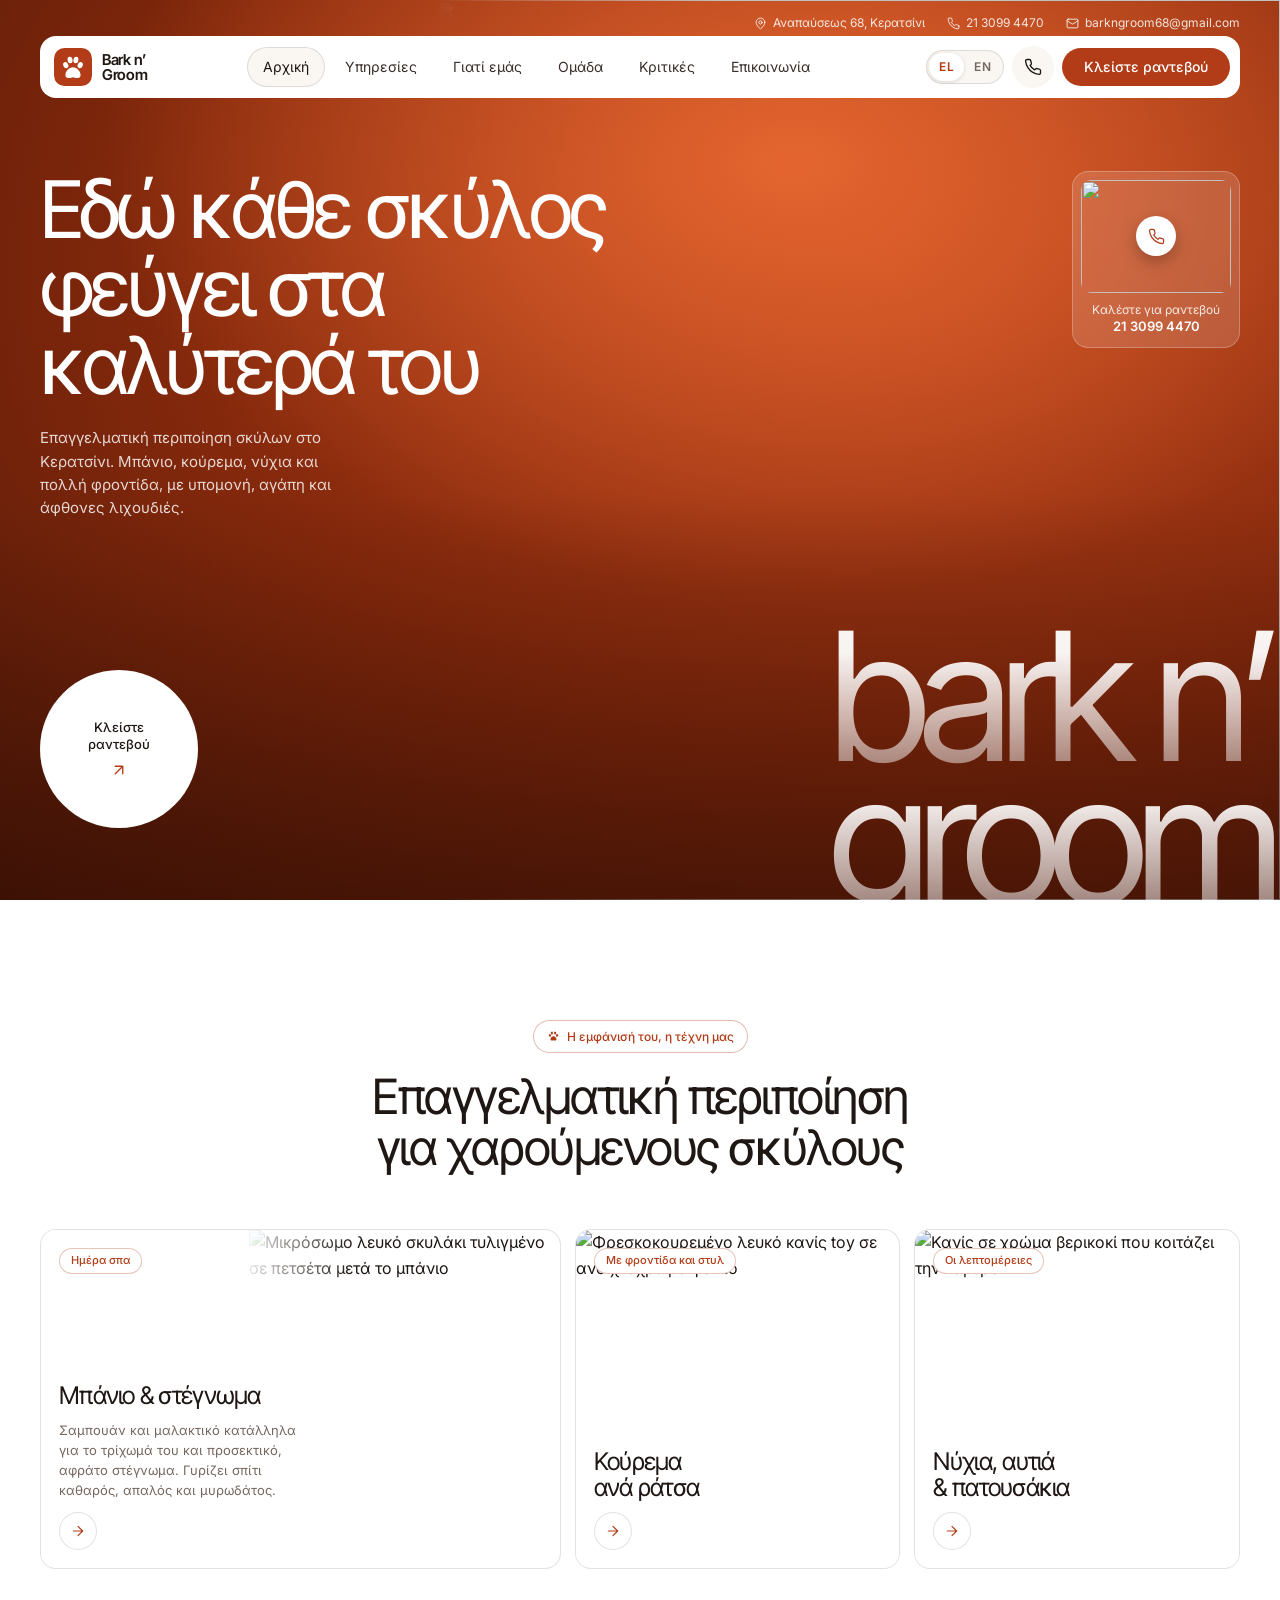
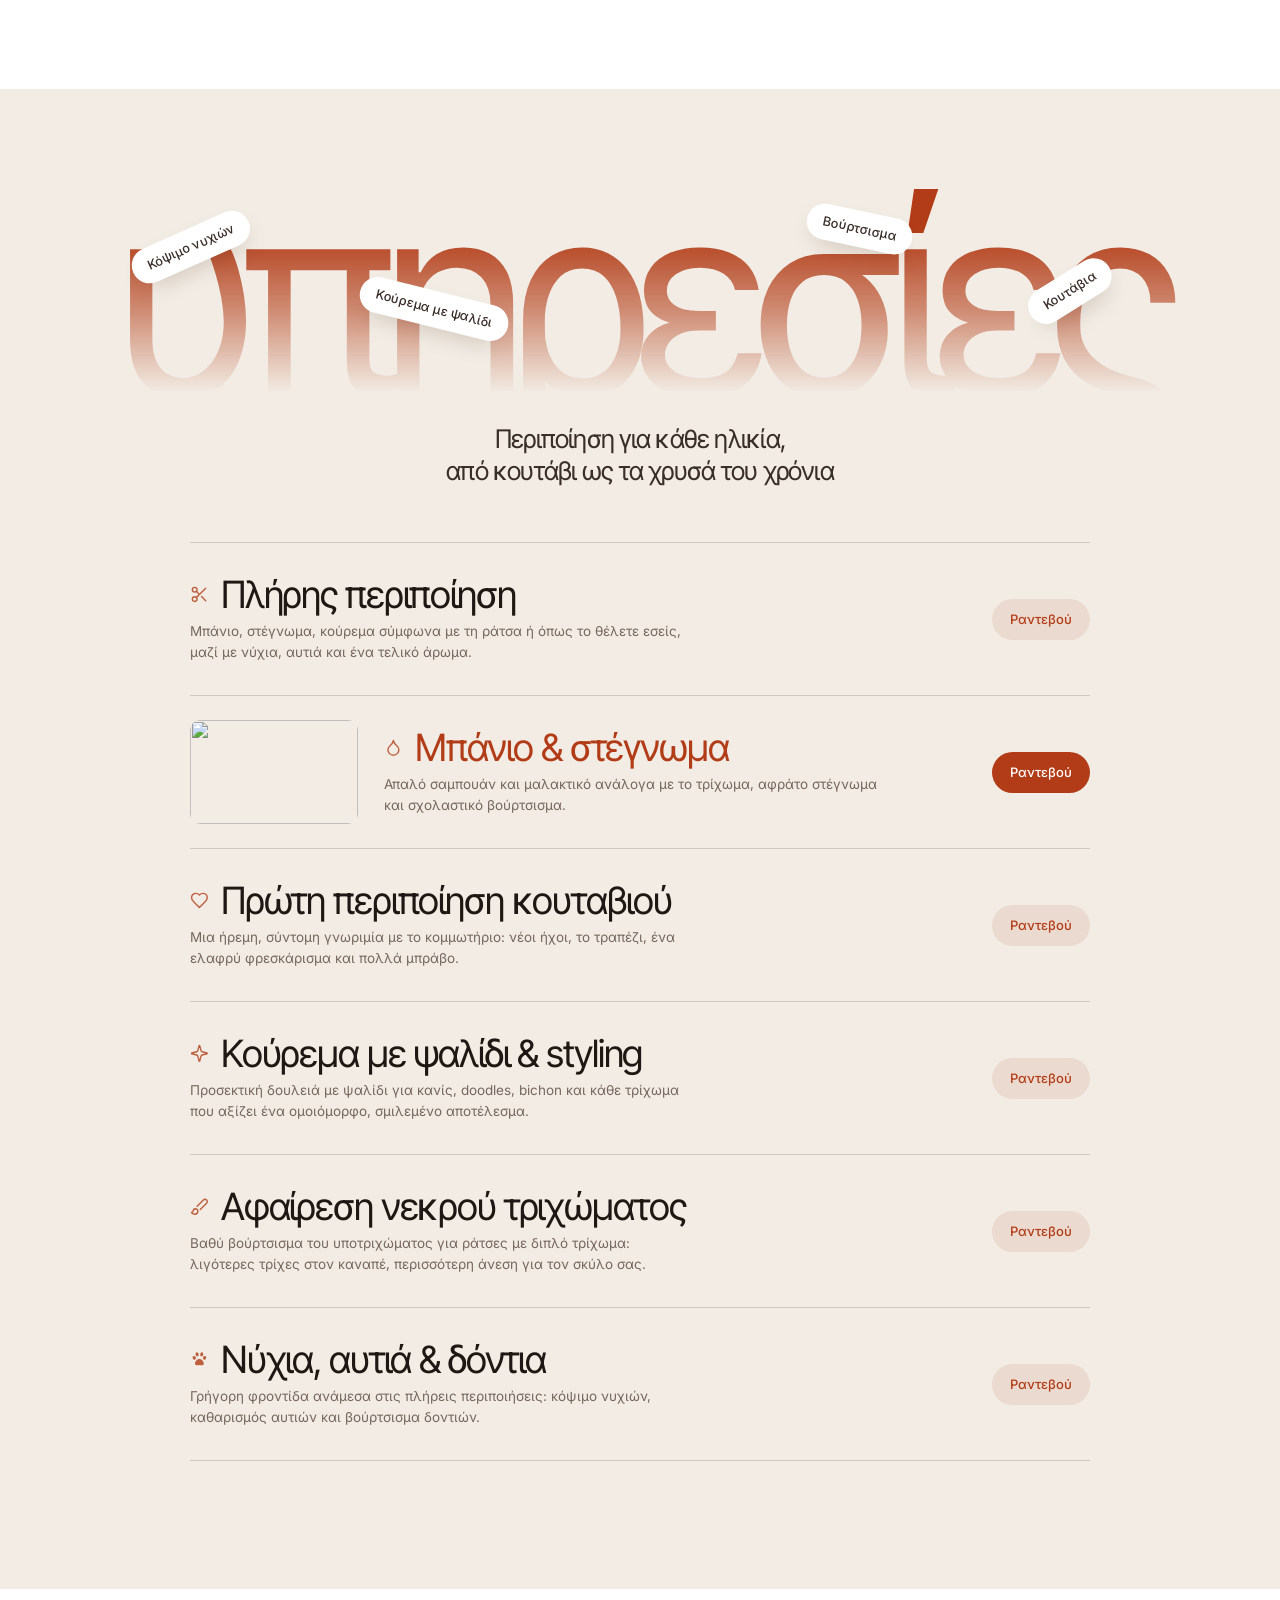
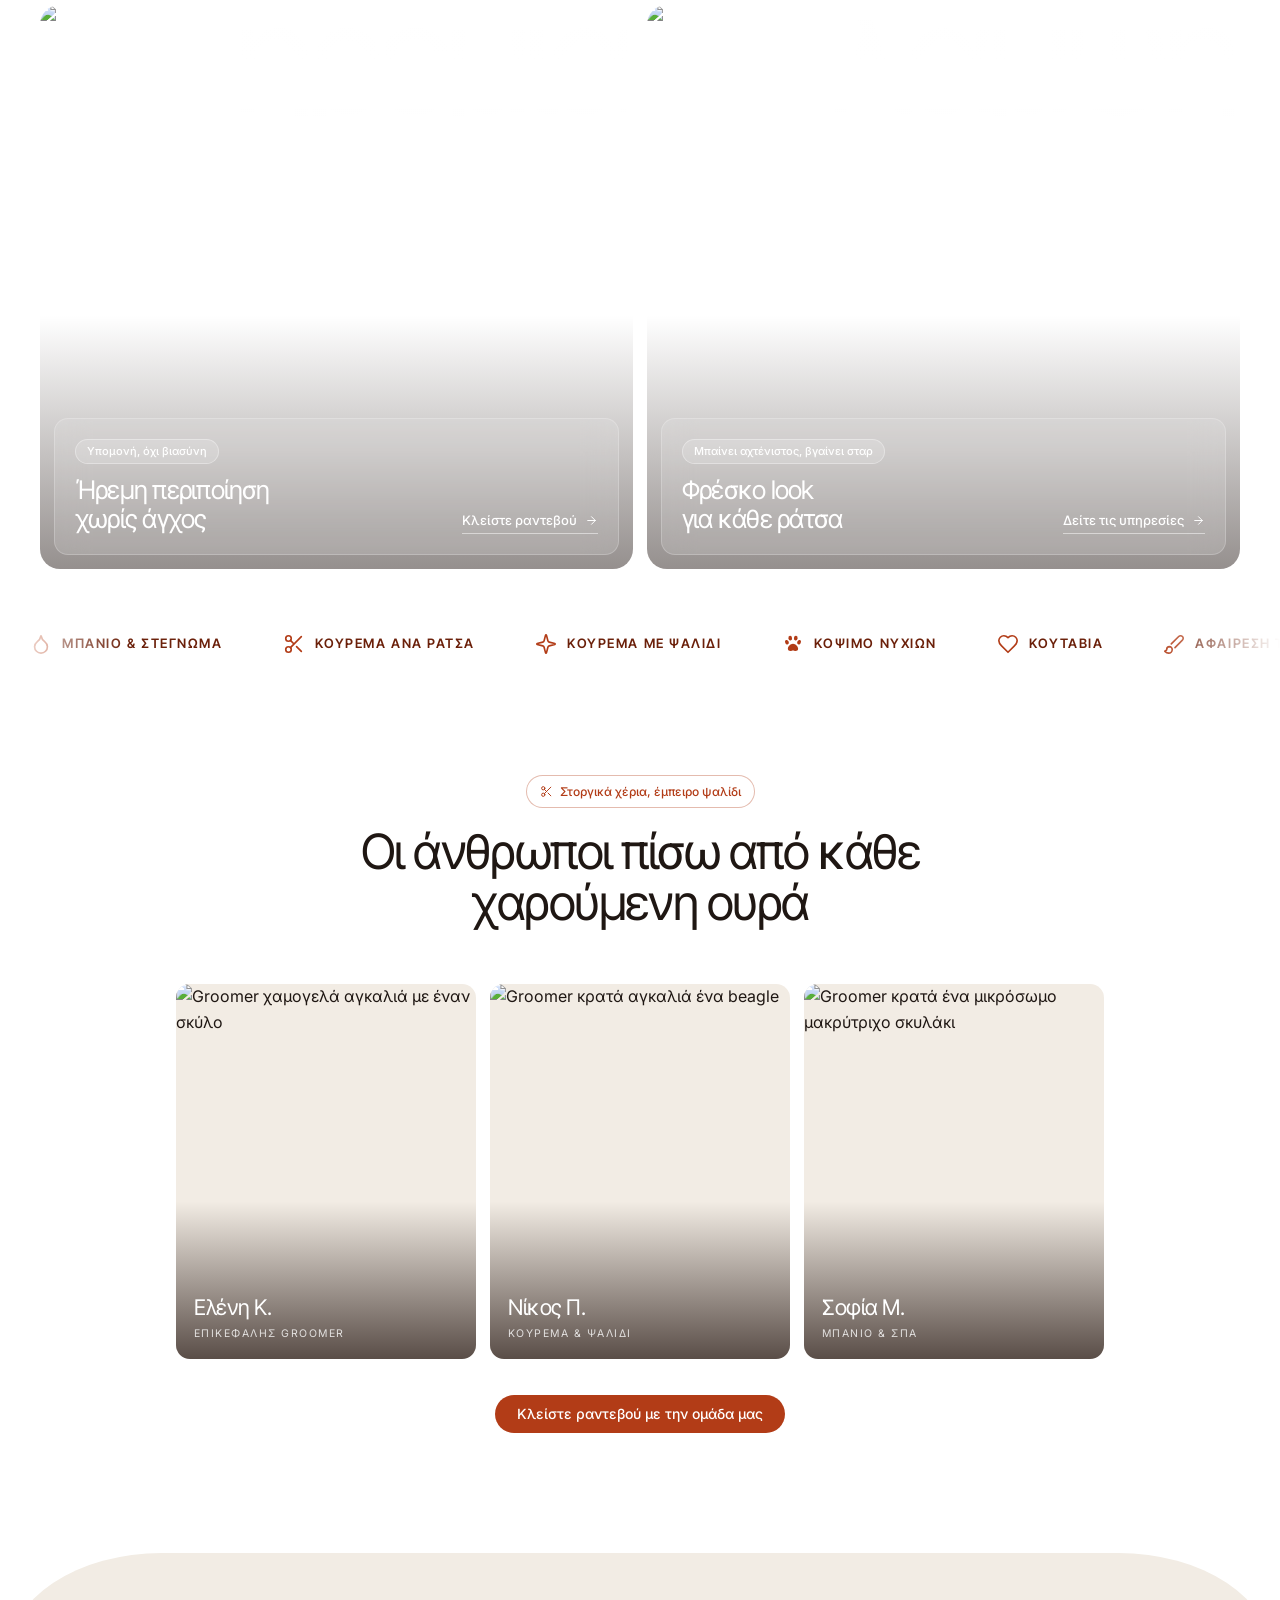
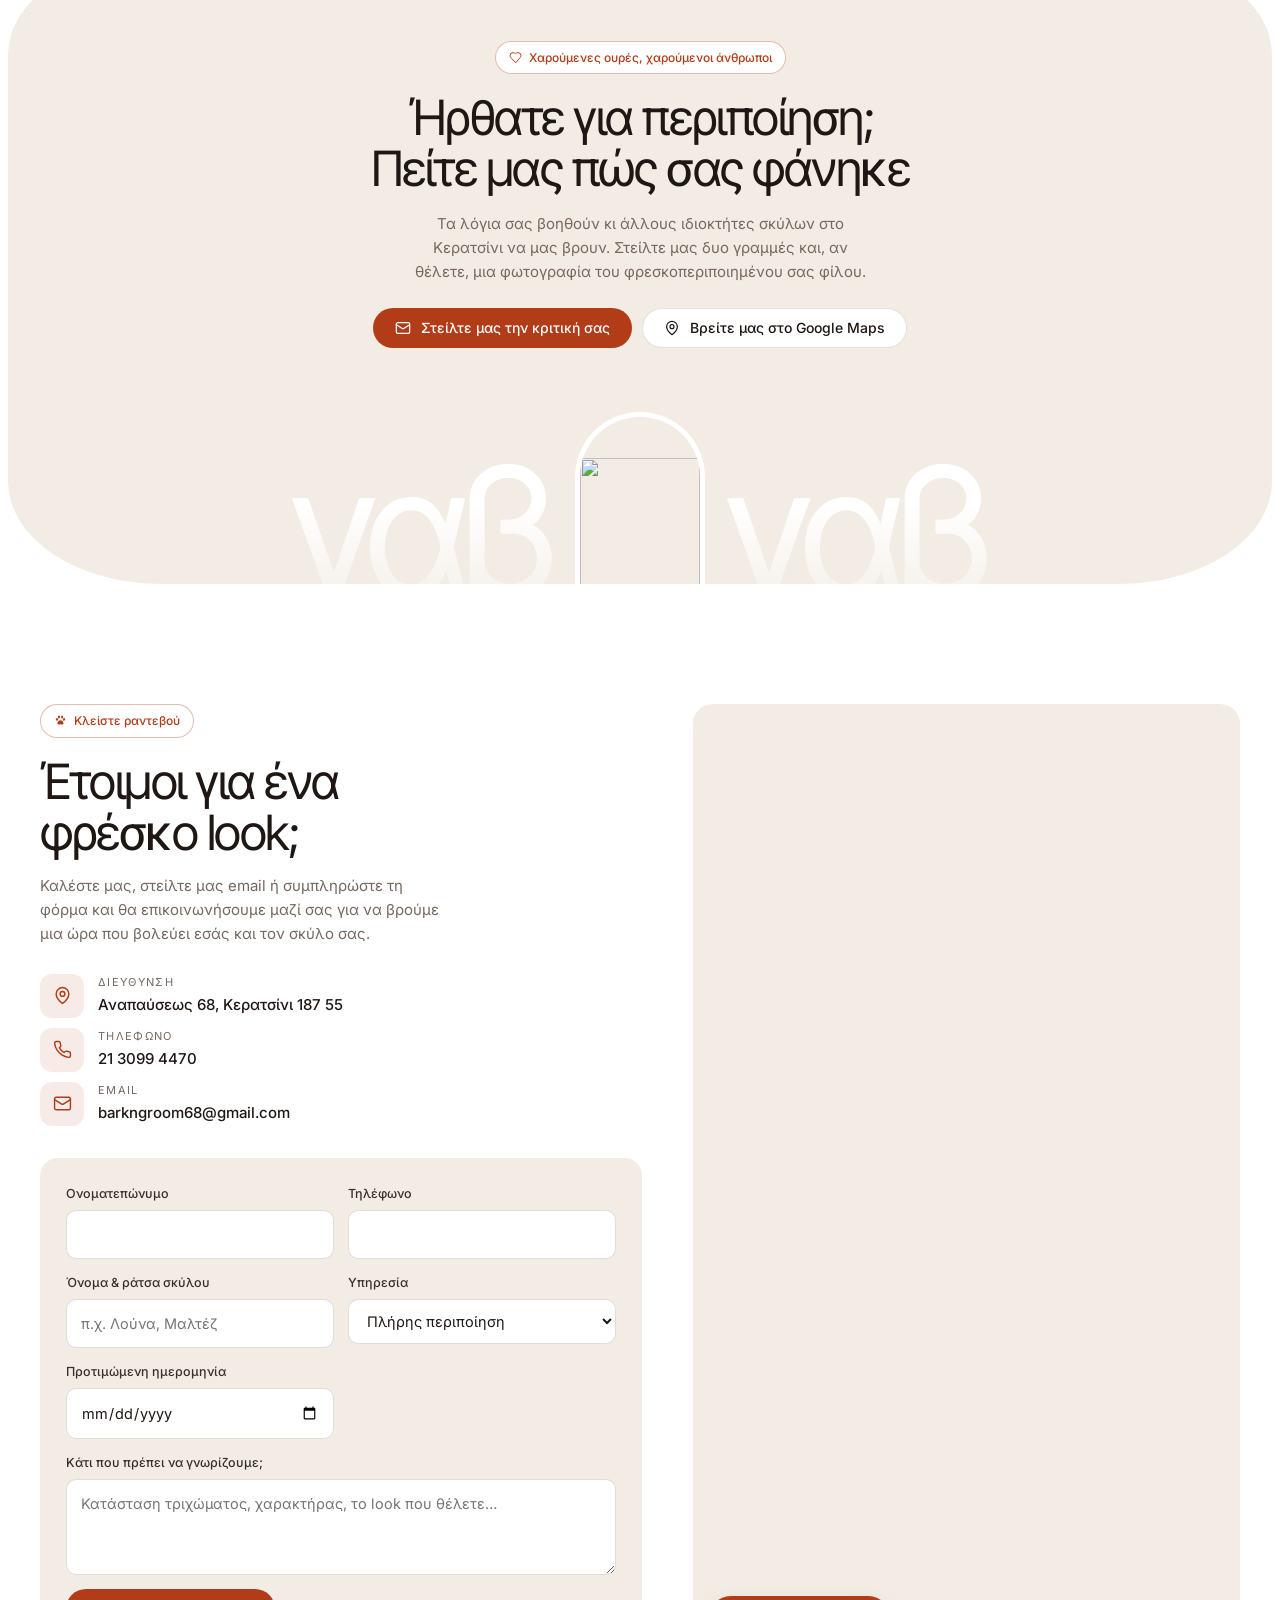
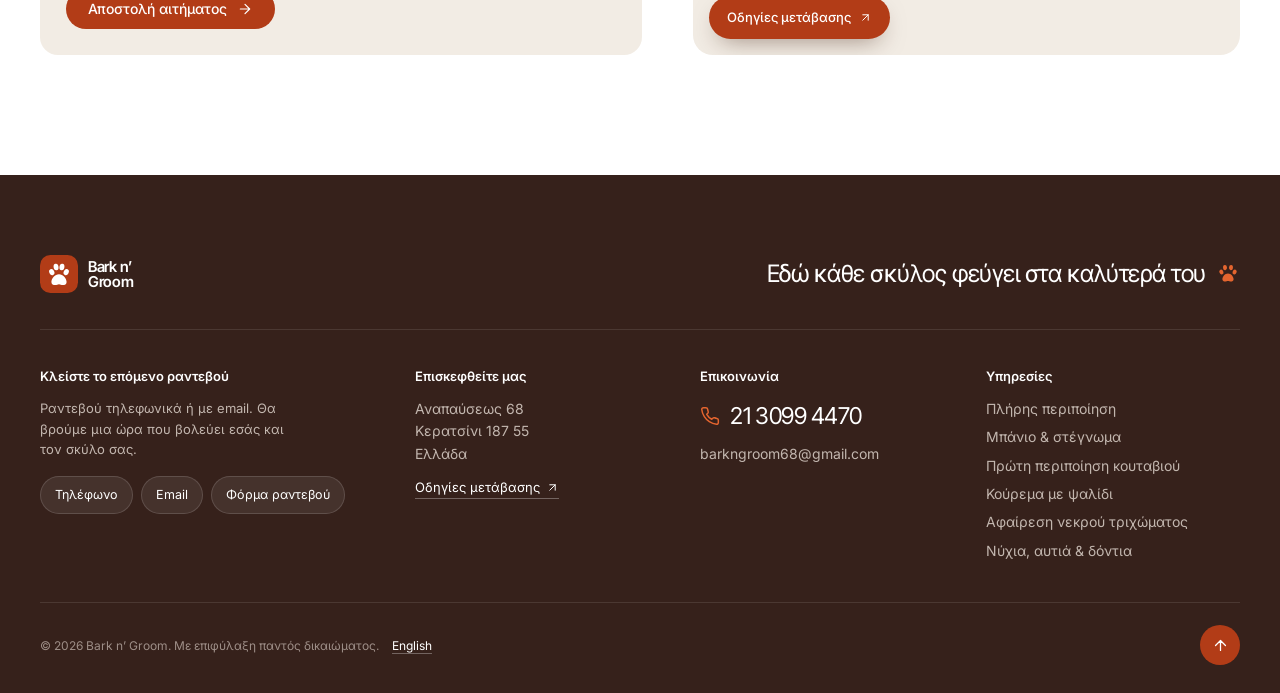
==== commit 2cda51a7: "Make Greek the main language, move English to /en/ - Greek homepage at the site root, English page a" ====
--- a/index.html
+++ b/index.html
@@ -1,16 +1,23 @@
 <!doctype html>
-<html lang="en">
+<html lang="el">
 <head>
   <meta charset="utf-8" />
   <meta name="viewport" content="width=device-width, initial-scale=1" />
-  <title>Bark n’ Groom — Dog Grooming Salon in Keratsini</title>
-  <meta name="description" content="Bark n’ Groom is a dog grooming salon in Keratsini, Piraeus. Baths, breed cuts, hand scissoring, de-shedding, nails, ears and teeth. Call 21 3099 4470 to book." />
+  <title>Bark n’ Groom — Κομμωτήριο Σκύλων στο Κερατσίνι</title>
+  <meta name="description" content="Το Bark n’ Groom είναι κομμωτήριο σκύλων στο Κερατσίνι. Μπάνιο, κούρεμα ανά ράτσα, κούρεμα με ψαλίδι, αφαίρεση νεκρού τριχώματος, νύχια, αυτιά και δόντια. Καλέστε στο 21 3099 4470 για ραντεβού." />
   <meta name="theme-color" content="#B23C17" />
+  <link rel="canonical" href="https://ioannisbekas.github.io/bark-n-groom/" />
+  <link rel="alternate" hreflang="el" href="https://ioannisbekas.github.io/bark-n-groom/" />
+  <link rel="alternate" hreflang="en" href="https://ioannisbekas.github.io/bark-n-groom/en/" />
+  <link rel="alternate" hreflang="x-default" href="https://ioannisbekas.github.io/bark-n-groom/" />
   <link rel="icon" type="image/svg+xml" href="assets/favicon.svg" />
 
   <meta property="og:type" content="website" />
-  <meta property="og:title" content="Bark n’ Groom — Dog Grooming in Keratsini" />
-  <meta property="og:description" content="Gentle, professional dog grooming at Αναπαύσεως 68, Keratsini. Call 21 3099 4470 to book." />
+  <meta property="og:locale" content="el_GR" />
+  <meta property="og:locale:alternate" content="en_GB" />
+  <meta property="og:url" content="https://ioannisbekas.github.io/bark-n-groom/" />
+  <meta property="og:title" content="Bark n’ Groom — Κομμωτήριο Σκύλων στο Κερατσίνι" />
+  <meta property="og:description" content="Προσεγμένη περιποίηση σκύλων στην Αναπαύσεως 68, Κερατσίνι. Καλέστε στο 21 3099 4470 για ραντεβού." />
   <meta property="og:image" content="https://images.unsplash.com/photo-1738348927767-d47b2f428be0?auto=format&fit=crop&w=1200&h=630&q=75" />
 
   <link rel="preconnect" href="https://fonts.googleapis.com" />
@@ -25,14 +32,15 @@
     "@context": "https://schema.org",
     "@type": "LocalBusiness",
     "name": "Bark n' Groom",
-    "description": "Dog grooming salon in Keratsini, Greece.",
+    "description": "Κομμωτήριο σκύλων στο Κερατσίνι.",
+    "url": "https://ioannisbekas.github.io/bark-n-groom/",
     "telephone": "+30 213 099 4470",
     "email": "barkngroom68@gmail.com",
     "image": "https://images.unsplash.com/photo-1738348927767-d47b2f428be0?auto=format&fit=crop&w=1200&q=75",
     "address": {
       "@type": "PostalAddress",
       "streetAddress": "Αναπαύσεως 68",
-      "addressLocality": "Keratsini",
+      "addressLocality": "Κερατσίνι",
       "postalCode": "18755",
       "addressCountry": "GR"
     }
@@ -63,37 +71,41 @@
     </defs>
   </svg>
 
-  <a class="skip-link" href="#main">Skip to content</a>
+  <a class="skip-link" href="#main">Μετάβαση στο περιεχόμενο</a>
 
   <!-- ============ HEADER ============ -->
   <header class="site-header" data-header>
     <div class="utility container">
-      <a href="https://www.google.com/maps/search/?api=1&query=%CE%91%CE%BD%CE%B1%CF%80%CE%B1%CF%8D%CF%83%CE%B5%CF%89%CF%82%2068%2C%20%CE%9A%CE%B5%CF%81%CE%B1%CF%84%CF%83%CE%AF%CE%BD%CE%B9%20187%2055" target="_blank" rel="noopener"><svg class="ico"><use href="#i-pin"/></svg>Αναπαύσεως 68, Keratsini</a>
+      <a href="https://www.google.com/maps/search/?api=1&query=%CE%91%CE%BD%CE%B1%CF%80%CE%B1%CF%8D%CF%83%CE%B5%CF%89%CF%82%2068%2C%20%CE%9A%CE%B5%CF%81%CE%B1%CF%84%CF%83%CE%AF%CE%BD%CE%B9%20187%2055" target="_blank" rel="noopener"><svg class="ico"><use href="#i-pin"/></svg>Αναπαύσεως 68, Κερατσίνι</a>
       <a href="tel:+302130994470"><svg class="ico"><use href="#i-phone"/></svg>21 3099 4470</a>
       <a href="mailto:barkngroom68@gmail.com"><svg class="ico"><use href="#i-mail"/></svg>barkngroom68@gmail.com</a>
     </div>
 
     <div class="container">
-      <nav class="navbar" aria-label="Main">
-        <a class="brand" href="#top" aria-label="Bark n’ Groom — home">
+      <nav class="navbar" aria-label="Κύριο μενού">
+        <a class="brand" href="#top" aria-label="Bark n’ Groom — αρχική">
           <img src="assets/favicon.svg" width="38" height="38" alt="" />
           <span class="brand__name">Bark n’<br />Groom</span>
         </a>
 
         <ul class="nav-links" id="nav-links">
-          <li><a href="#top" class="is-current">Home</a></li>
-          <li><a href="#services">Services</a></li>
-          <li><a href="#why-us">Why Us</a></li>
-          <li><a href="#team">Team</a></li>
-          <li><a href="#reviews">Reviews</a></li>
-          <li><a href="#contact">Contact</a></li>
-          <li class="nav-links__cta"><a class="btn btn--rust" href="tel:+302130994470"><svg class="ico"><use href="#i-phone"/></svg>Call 21 3099 4470</a></li>
+          <li><a href="#top" class="is-current">Αρχική</a></li>
+          <li><a href="#services">Υπηρεσίες</a></li>
+          <li><a href="#why-us">Γιατί εμάς</a></li>
+          <li><a href="#team">Ομάδα</a></li>
+          <li><a href="#reviews">Κριτικές</a></li>
+          <li><a href="#contact">Επικοινωνία</a></li>
+          <li class="nav-links__cta"><a class="btn btn--rust" href="tel:+302130994470"><svg class="ico"><use href="#i-phone"/></svg>Καλέστε 21 3099 4470</a></li>
         </ul>
 
         <div class="navbar__actions">
-          <a class="icon-btn" href="tel:+302130994470" aria-label="Call Bark n’ Groom"><svg class="ico"><use href="#i-phone"/></svg></a>
-          <a class="btn btn--rust navbar__book" href="#contact">Book a Groom</a>
-          <button class="icon-btn nav-toggle" type="button" aria-controls="nav-links" aria-expanded="false" aria-label="Open menu" data-nav-toggle>
+          <div class="lang-switch" role="group" aria-label="Γλώσσα">
+            <a href="./" lang="el" hreflang="el" aria-current="page">EL</a>
+            <a href="en/" lang="en" hreflang="en" title="English">EN</a>
+          </div>
+          <a class="icon-btn" href="tel:+302130994470" aria-label="Καλέστε το Bark n’ Groom"><svg class="ico"><use href="#i-phone"/></svg></a>
+          <a class="btn btn--rust navbar__book" href="#contact">Κλείστε ραντεβού</a>
+          <button class="icon-btn nav-toggle" type="button" aria-controls="nav-links" aria-expanded="false" aria-label="Άνοιγμα μενού" data-nav-toggle>
             <svg class="ico ico--open"><use href="#i-menu"/></svg>
             <svg class="ico ico--close"><use href="#i-close"/></svg>
           </button>
@@ -117,18 +129,18 @@
       </div>
 
       <div class="hero__content container">
-        <h1 class="hero__title">Where Every Dog<br />Leaves Looking<br />Its Best</h1>
-        <p class="hero__lead">Professional dog grooming in Keratsini. Baths, breed cuts, nails and plenty of pampering, done gently and with lots of treats.</p>
-      </div>
-
-      <a class="hero__circle" href="#contact"><span>Book an<br />Appointment</span><svg class="ico"><use href="#i-arrow-up-right"/></svg></a>
+        <h1 class="hero__title">Εδώ κάθε σκύλος<br />φεύγει στα<br />καλύτερά του</h1>
+        <p class="hero__lead">Επαγγελματική περιποίηση σκύλων στο Κερατσίνι. Μπάνιο, κούρεμα, νύχια και πολλή φροντίδα, με υπομονή, αγάπη και άφθονες λιχουδιές.</p>
+      </div>
+
+      <a class="hero__circle" href="#contact"><span>Κλείστε<br />ραντεβού</span><svg class="ico"><use href="#i-arrow-up-right"/></svg></a>
 
       <a class="hero__card" href="tel:+302130994470">
         <span class="hero__card-img">
           <img src="https://images.unsplash.com/photo-1611173622933-91942d394b04?auto=format&fit=crop&w=320&h=240&q=70" alt="" loading="lazy" />
           <span class="hero__card-icon"><svg class="ico"><use href="#i-phone"/></svg></span>
         </span>
-        <span class="hero__card-text">Call to book<br /><strong>21 3099 4470</strong></span>
+        <span class="hero__card-text">Καλέστε για ραντεβού<br /><strong>21 3099 4470</strong></span>
       </a>
 
       <div class="hero__word" aria-hidden="true"><span>bark n’</span><span>groom</span></div>
@@ -138,35 +150,35 @@
     <section class="intro section" aria-labelledby="intro-title">
       <div class="container">
         <div class="section-head" data-reveal>
-          <span class="badge"><svg class="ico"><use href="#i-paw"/></svg>Your Dog’s Look, Our Craft</span>
-          <h2 id="intro-title">Expert Grooming Services <br />for Happy, Healthy Dogs</h2>
+          <span class="badge"><svg class="ico"><use href="#i-paw"/></svg>Η εμφάνισή του, η τέχνη μας</span>
+          <h2 id="intro-title">Επαγγελματική περιποίηση <br />για χαρούμενους σκύλους</h2>
         </div>
 
         <div class="icards">
           <a class="icard icard--wide" href="#services" data-reveal>
-            <img src="https://images.unsplash.com/photo-1733964659477-35534815c626?auto=format&fit=crop&w=900&q=75" alt="Small white dog wrapped in a cream towel after a bath" loading="lazy" />
-            <span class="tag">Spa Day</span>
+            <img src="https://images.unsplash.com/photo-1733964659477-35534815c626?auto=format&fit=crop&w=900&q=75" alt="Μικρόσωμο λευκό σκυλάκι τυλιγμένο σε πετσέτα μετά το μπάνιο" loading="lazy" />
+            <span class="tag">Ημέρα σπα</span>
             <span class="icard__body">
-              <span class="icard__title">Bath &amp; Blow-Dry</span>
-              <span class="icard__text">Coat-appropriate shampoo, conditioner and a fluffy, thorough dry. Your dog goes home clean, soft and smelling great.</span>
+              <span class="icard__title">Μπάνιο &amp; στέγνωμα</span>
+              <span class="icard__text">Σαμπουάν και μαλακτικό κατάλληλα για το τρίχωμά του και προσεκτικό, αφράτο στέγνωμα. Γυρίζει σπίτι καθαρός, απαλός και μυρωδάτος.</span>
               <span class="arrow-btn"><svg class="ico"><use href="#i-arrow"/></svg></span>
             </span>
           </a>
 
           <a class="icard" href="#services" data-reveal style="--d:.08s">
-            <img src="https://images.unsplash.com/photo-1513189643435-49f97650b367?auto=format&fit=crop&w=700&q=75" alt="Freshly groomed white toy poodle standing on a light background" loading="lazy" />
-            <span class="tag">Styled With Care</span>
+            <img src="https://images.unsplash.com/photo-1513189643435-49f97650b367?auto=format&fit=crop&w=700&q=75" alt="Φρεσκοκουρεμένο λευκό κανίς toy σε ανοιχτόχρωμο φόντο" loading="lazy" />
+            <span class="tag">Με φροντίδα και στυλ</span>
             <span class="icard__body">
-              <span class="icard__title">Breed-Specific<br />Cuts</span>
+              <span class="icard__title">Κούρεμα<br />ανά ράτσα</span>
               <span class="arrow-btn"><svg class="ico"><use href="#i-arrow"/></svg></span>
             </span>
           </a>
 
           <a class="icard" href="#services" data-reveal style="--d:.16s">
-            <img src="https://images.unsplash.com/photo-1652342516868-50eac8c9af0d?auto=format&fit=crop&w=700&q=75" alt="Apricot poodle looking at the camera" loading="lazy" />
-            <span class="tag">The Little Details</span>
+            <img src="https://images.unsplash.com/photo-1652342516868-50eac8c9af0d?auto=format&fit=crop&w=700&q=75" alt="Κανίς σε χρώμα βερικοκί που κοιτάζει την κάμερα" loading="lazy" />
+            <span class="tag">Οι λεπτομέρειες</span>
             <span class="icard__body">
-              <span class="icard__title">Nails, Ears<br />&amp; Paw Care</span>
+              <span class="icard__title">Νύχια, αυτιά<br />&amp; πατουσάκια</span>
               <span class="arrow-btn"><svg class="ico"><use href="#i-arrow"/></svg></span>
             </span>
           </a>
@@ -177,150 +189,150 @@
     <!-- ============ SERVICES LIST ============ -->
     <section class="services" id="services" aria-labelledby="services-title">
       <div class="services__hero" aria-hidden="true">
-        <div class="services__word">services</div>
-        <span class="float-pill" style="--x:12%;--y:18%;--r:-24deg">Nail Trim</span>
-        <span class="float-pill" style="--x:30%;--y:44%;--r:14deg;--delay:-2s">Hand Scissoring</span>
-        <span class="float-pill" style="--x:63%;--y:10%;--r:12deg;--delay:-4s">De-shedding</span>
-        <span class="float-pill" style="--x:80%;--y:36%;--r:-32deg;--delay:-1s">Puppy Cuts</span>
+        <div class="services__word">υπηρεσίες</div>
+        <span class="float-pill" style="--x:10%;--y:18%;--r:-24deg">Κόψιμο νυχιών</span>
+        <span class="float-pill" style="--x:28%;--y:46%;--r:14deg;--delay:-2s">Κούρεμα με ψαλίδι</span>
+        <span class="float-pill" style="--x:63%;--y:10%;--r:12deg;--delay:-4s">Βούρτσισμα</span>
+        <span class="float-pill" style="--x:80%;--y:38%;--r:-32deg;--delay:-1s">Κουτάβια</span>
       </div>
 
       <div class="container">
-        <h2 class="services__title" id="services-title" data-reveal>Pampering Every Pup, From <br />First Trim to Golden Years</h2>
+        <h2 class="services__title" id="services-title" data-reveal>Περιποίηση για κάθε ηλικία, <br />από κουτάβι ως τα χρυσά του χρόνια</h2>
 
         <ul class="svc-list" data-svc-list>
           <li class="svc" data-reveal>
             <div class="svc__media"><img src="https://images.unsplash.com/photo-1719464454959-9cf304ef4774?auto=format&fit=crop&w=400&h=260&q=70" alt="" loading="lazy" /></div>
             <div class="svc__body">
-              <h3><svg class="ico"><use href="#i-scissors"/></svg>Full Groom</h3>
-              <p>Bath, blow-dry, full haircut to breed standard or your own style, plus nails, ears and a finishing spritz.</p>
-            </div>
-            <a class="svc__btn" href="#contact" data-service="Full Groom">Book Now</a>
+              <h3><svg class="ico"><use href="#i-scissors"/></svg>Πλήρης περιποίηση</h3>
+              <p>Μπάνιο, στέγνωμα, κούρεμα σύμφωνα με τη ράτσα ή όπως το θέλετε εσείς, μαζί με νύχια, αυτιά και ένα τελικό άρωμα.</p>
+            </div>
+            <a class="svc__btn" href="#contact" data-service="Πλήρης περιποίηση">Ραντεβού</a>
           </li>
           <li class="svc is-active" data-reveal>
             <div class="svc__media"><img src="https://images.unsplash.com/photo-1727681200723-9513e4e3c394?auto=format&fit=crop&w=400&h=260&q=70" alt="" loading="lazy" /></div>
             <div class="svc__body">
-              <h3><svg class="ico"><use href="#i-drop"/></svg>Bath &amp; Blow-Dry</h3>
-              <p>Gentle shampoo and conditioner matched to your dog’s coat, a fluff dry and a thorough brush-out.</p>
-            </div>
-            <a class="svc__btn" href="#contact" data-service="Bath & Blow-Dry">Book Now</a>
+              <h3><svg class="ico"><use href="#i-drop"/></svg>Μπάνιο &amp; στέγνωμα</h3>
+              <p>Απαλό σαμπουάν και μαλακτικό ανάλογα με το τρίχωμα, αφράτο στέγνωμα και σχολαστικό βούρτσισμα.</p>
+            </div>
+            <a class="svc__btn" href="#contact" data-service="Μπάνιο & στέγνωμα">Ραντεβού</a>
           </li>
           <li class="svc" data-reveal>
             <div class="svc__media"><img src="https://images.unsplash.com/photo-1605197161470-d0261cac6767?auto=format&fit=crop&w=400&h=260&q=70" alt="" loading="lazy" /></div>
             <div class="svc__body">
-              <h3><svg class="ico"><use href="#i-heart"/></svg>Puppy’s First Groom</h3>
-              <p>A calm, short introduction to the salon: new sounds, the table, a light tidy-up and lots of praise.</p>
-            </div>
-            <a class="svc__btn" href="#contact" data-service="Puppy's First Groom">Book Now</a>
+              <h3><svg class="ico"><use href="#i-heart"/></svg>Πρώτη περιποίηση κουταβιού</h3>
+              <p>Μια ήρεμη, σύντομη γνωριμία με το κομμωτήριο: νέοι ήχοι, το τραπέζι, ένα ελαφρύ φρεσκάρισμα και πολλά μπράβο.</p>
+            </div>
+            <a class="svc__btn" href="#contact" data-service="Πρώτη περιποίηση κουταβιού">Ραντεβού</a>
           </li>
           <li class="svc" data-reveal>
             <div class="svc__media"><img src="https://images.unsplash.com/photo-1786198334015-86df9933e144?auto=format&fit=crop&w=400&h=260&q=70" alt="" loading="lazy" /></div>
             <div class="svc__body">
-              <h3><svg class="ico"><use href="#i-sparkle"/></svg>Hand Scissoring &amp; Styling</h3>
-              <p>Careful scissor work for poodles, doodles, bichons and every coat that deserves a shaped, even finish.</p>
-            </div>
-            <a class="svc__btn" href="#contact" data-service="Hand Scissoring & Styling">Book Now</a>
+              <h3><svg class="ico"><use href="#i-sparkle"/></svg>Κούρεμα με ψαλίδι &amp; styling</h3>
+              <p>Προσεκτική δουλειά με ψαλίδι για κανίς, doodles, bichon και κάθε τρίχωμα που αξίζει ένα ομοιόμορφο, σμιλεμένο αποτέλεσμα.</p>
+            </div>
+            <a class="svc__btn" href="#contact" data-service="Κούρεμα με ψαλίδι & styling">Ραντεβού</a>
           </li>
           <li class="svc" data-reveal>
             <div class="svc__media"><img src="https://images.unsplash.com/photo-1528846104175-4fd300ee59da?auto=format&fit=crop&w=400&h=260&q=70" alt="" loading="lazy" /></div>
             <div class="svc__body">
-              <h3><svg class="ico"><use href="#i-brush"/></svg>De-shedding Treatment</h3>
-              <p>Deep undercoat removal for double-coated breeds, so there’s less fur on your sofa and more comfort for your dog.</p>
-            </div>
-            <a class="svc__btn" href="#contact" data-service="De-shedding Treatment">Book Now</a>
+              <h3><svg class="ico"><use href="#i-brush"/></svg>Αφαίρεση νεκρού τριχώματος</h3>
+              <p>Βαθύ βούρτσισμα του υποτριχώματος για ράτσες με διπλό τρίχωμα: λιγότερες τρίχες στον καναπέ, περισσότερη άνεση για τον σκύλο σας.</p>
+            </div>
+            <a class="svc__btn" href="#contact" data-service="Αφαίρεση νεκρού τριχώματος">Ραντεβού</a>
           </li>
           <li class="svc" data-reveal>
             <div class="svc__media"><img src="https://images.unsplash.com/photo-1611173622933-91942d394b04?auto=format&fit=crop&w=400&h=260&q=70" alt="" loading="lazy" /></div>
             <div class="svc__body">
-              <h3><svg class="ico"><use href="#i-paw"/></svg>Nails, Ears &amp; Teeth</h3>
-              <p>A quick tidy-up between full grooms: nail clipping, ear cleaning and teeth brushing.</p>
-            </div>
-            <a class="svc__btn" href="#contact" data-service="Nails, Ears & Teeth">Book Now</a>
+              <h3><svg class="ico"><use href="#i-paw"/></svg>Νύχια, αυτιά &amp; δόντια</h3>
+              <p>Γρήγορη φροντίδα ανάμεσα στις πλήρεις περιποιήσεις: κόψιμο νυχιών, καθαρισμός αυτιών και βούρτσισμα δοντιών.</p>
+            </div>
+            <a class="svc__btn" href="#contact" data-service="Νύχια, αυτιά & δόντια">Ραντεβού</a>
           </li>
         </ul>
       </div>
     </section>
 
     <!-- ============ FEATURE CARDS ============ -->
-    <section class="features" id="why-us" aria-label="Why choose Bark n’ Groom">
+    <section class="features" id="why-us" aria-label="Γιατί να επιλέξετε το Bark n’ Groom">
       <div class="container features__grid">
         <article class="feature" data-reveal>
-          <img src="https://images.unsplash.com/photo-1594592237655-9f7e51330b93?auto=format&fit=crop&w=1100&q=75" alt="Calm golden retriever sitting against a blue backdrop" loading="lazy" />
-          <span class="feature__word" aria-hidden="true">calm</span>
+          <img src="https://images.unsplash.com/photo-1594592237655-9f7e51330b93?auto=format&fit=crop&w=1100&q=75" alt="Ήρεμο golden retriever καθισμένο μπροστά σε μπλε φόντο" loading="lazy" />
+          <span class="feature__word" aria-hidden="true">ηρεμία</span>
           <div class="feature__panel">
             <div>
-              <span class="tag tag--glass">Patience Over Speed</span>
-              <h3>Gentle, Stress-Free<br />Grooming Sessions</h3>
-            </div>
-            <a href="#contact" class="feature__link">Book now <svg class="ico"><use href="#i-arrow"/></svg></a>
+              <span class="tag tag--glass">Υπομονή, όχι βιασύνη</span>
+              <h3>Ήρεμη περιποίηση<br />χωρίς άγχος</h3>
+            </div>
+            <a href="#contact" class="feature__link">Κλείστε ραντεβού <svg class="ico"><use href="#i-arrow"/></svg></a>
           </div>
         </article>
 
         <article class="feature" data-reveal style="--d:.1s">
-          <img src="https://images.unsplash.com/photo-1616488452538-1e8d3396f20f?auto=format&fit=crop&w=1100&q=75" alt="Fluffy small dog lying on an orange background" loading="lazy" />
-          <span class="feature__word" aria-hidden="true">fresh</span>
+          <img src="https://images.unsplash.com/photo-1616488452538-1e8d3396f20f?auto=format&fit=crop&w=1100&q=75" alt="Χνουδωτό σκυλάκι ξαπλωμένο σε πορτοκαλί φόντο" loading="lazy" />
+          <span class="feature__word" aria-hidden="true">λάμψη</span>
           <div class="feature__panel">
             <div>
-              <span class="tag tag--glass">Scruffy In, Fabulous Out</span>
-              <h3>A Fresh Look<br />for Every Breed</h3>
-            </div>
-            <a href="#services" class="feature__link">See services <svg class="ico"><use href="#i-arrow"/></svg></a>
+              <span class="tag tag--glass">Μπαίνει αχτένιστος, βγαίνει σταρ</span>
+              <h3>Φρέσκο look<br />για κάθε ράτσα</h3>
+            </div>
+            <a href="#services" class="feature__link">Δείτε τις υπηρεσίες <svg class="ico"><use href="#i-arrow"/></svg></a>
           </div>
         </article>
       </div>
 
       <!-- Service ticker (stands in for the partner-logo strip) -->
-      <div class="marquee" aria-label="What we offer">
+      <div class="marquee" aria-label="Τι προσφέρουμε">
         <div class="marquee__track">
           <ul class="marquee__list">
-            <li><svg class="ico"><use href="#i-drop"/></svg>Bath &amp; Blow-Dry</li>
-            <li><svg class="ico"><use href="#i-scissors"/></svg>Breed Cuts</li>
-            <li><svg class="ico"><use href="#i-sparkle"/></svg>Hand Scissoring</li>
-            <li><svg class="ico"><use href="#i-paw"/></svg>Nail Trim</li>
-            <li><svg class="ico"><use href="#i-heart"/></svg>Puppy Intro</li>
-            <li><svg class="ico"><use href="#i-brush"/></svg>De-shedding</li>
-            <li><svg class="ico"><use href="#i-sparkle"/></svg>Ear Cleaning</li>
-            <li><svg class="ico"><use href="#i-drop"/></svg>Teeth Brushing</li>
+            <li><svg class="ico"><use href="#i-drop"/></svg>Μπάνιο &amp; στέγνωμα</li>
+            <li><svg class="ico"><use href="#i-scissors"/></svg>Κούρεμα ανά ράτσα</li>
+            <li><svg class="ico"><use href="#i-sparkle"/></svg>Κούρεμα με ψαλίδι</li>
+            <li><svg class="ico"><use href="#i-paw"/></svg>Κόψιμο νυχιών</li>
+            <li><svg class="ico"><use href="#i-heart"/></svg>Κουτάβια</li>
+            <li><svg class="ico"><use href="#i-brush"/></svg>Αφαίρεση τριχώματος</li>
+            <li><svg class="ico"><use href="#i-sparkle"/></svg>Καθαρισμός αυτιών</li>
+            <li><svg class="ico"><use href="#i-drop"/></svg>Βούρτσισμα δοντιών</li>
           </ul>
           <ul class="marquee__list" aria-hidden="true">
-            <li><svg class="ico"><use href="#i-drop"/></svg>Bath &amp; Blow-Dry</li>
-            <li><svg class="ico"><use href="#i-scissors"/></svg>Breed Cuts</li>
-            <li><svg class="ico"><use href="#i-sparkle"/></svg>Hand Scissoring</li>
-            <li><svg class="ico"><use href="#i-paw"/></svg>Nail Trim</li>
-            <li><svg class="ico"><use href="#i-heart"/></svg>Puppy Intro</li>
-            <li><svg class="ico"><use href="#i-brush"/></svg>De-shedding</li>
-            <li><svg class="ico"><use href="#i-sparkle"/></svg>Ear Cleaning</li>
-            <li><svg class="ico"><use href="#i-drop"/></svg>Teeth Brushing</li>
+            <li><svg class="ico"><use href="#i-drop"/></svg>Μπάνιο &amp; στέγνωμα</li>
+            <li><svg class="ico"><use href="#i-scissors"/></svg>Κούρεμα ανά ράτσα</li>
+            <li><svg class="ico"><use href="#i-sparkle"/></svg>Κούρεμα με ψαλίδι</li>
+            <li><svg class="ico"><use href="#i-paw"/></svg>Κόψιμο νυχιών</li>
+            <li><svg class="ico"><use href="#i-heart"/></svg>Κουτάβια</li>
+            <li><svg class="ico"><use href="#i-brush"/></svg>Αφαίρεση τριχώματος</li>
+            <li><svg class="ico"><use href="#i-sparkle"/></svg>Καθαρισμός αυτιών</li>
+            <li><svg class="ico"><use href="#i-drop"/></svg>Βούρτσισμα δοντιών</li>
           </ul>
         </div>
       </div>
     </section>
 
     <!-- ============ TEAM ============ -->
-    <!-- PLACEHOLDER: replace names, roles and photos with your real groomers. -->
+    <!-- PLACEHOLDER: replace names, roles and photos with your real groomers (also in en/index.html). -->
     <section class="team section" id="team" aria-labelledby="team-title">
       <div class="container">
         <div class="section-head" data-reveal>
-          <span class="badge"><svg class="ico"><use href="#i-scissors"/></svg>Caring Hands, Expert Scissors</span>
-          <h2 id="team-title">The Groomers Behind Every <br />Happy Tail Wag</h2>
+          <span class="badge"><svg class="ico"><use href="#i-scissors"/></svg>Στοργικά χέρια, έμπειρο ψαλίδι</span>
+          <h2 id="team-title">Οι άνθρωποι πίσω από κάθε <br />χαρούμενη ουρά</h2>
         </div>
 
         <div class="team__grid">
           <figure class="member" data-reveal>
-            <img src="https://images.unsplash.com/photo-1579119134757-5c38803f34fc?auto=format&fit=crop&crop=faces&w=600&h=750&q=75" alt="Groomer smiling with a dog" loading="lazy" />
-            <figcaption><strong>Eleni K.</strong><span>Head Groomer</span></figcaption>
+            <img src="https://images.unsplash.com/photo-1579119134757-5c38803f34fc?auto=format&fit=crop&crop=faces&w=600&h=750&q=75" alt="Groomer χαμογελά αγκαλιά με έναν σκύλο" loading="lazy" />
+            <figcaption><strong>Ελένη Κ.</strong><span>Επικεφαλής groomer</span></figcaption>
           </figure>
           <figure class="member" data-reveal style="--d:.08s">
-            <img src="https://images.unsplash.com/photo-1594283255808-ee728c775ba6?auto=format&fit=crop&crop=faces&w=600&h=750&q=75" alt="Groomer holding a beagle" loading="lazy" />
-            <figcaption><strong>Nikos P.</strong><span>Styling &amp; Scissor Work</span></figcaption>
+            <img src="https://images.unsplash.com/photo-1594283255808-ee728c775ba6?auto=format&fit=crop&crop=faces&w=600&h=750&q=75" alt="Groomer κρατά αγκαλιά ένα beagle" loading="lazy" />
+            <figcaption><strong>Νίκος Π.</strong><span>Κούρεμα &amp; ψαλίδι</span></figcaption>
           </figure>
           <figure class="member" data-reveal style="--d:.16s">
-            <img src="https://images.unsplash.com/photo-1631270275663-b9606b854141?auto=format&fit=crop&crop=faces&w=600&h=750&q=75" alt="Groomer holding a small long-haired dog" loading="lazy" />
-            <figcaption><strong>Sofia M.</strong><span>Bath &amp; Spa Specialist</span></figcaption>
+            <img src="https://images.unsplash.com/photo-1631270275663-b9606b854141?auto=format&fit=crop&crop=faces&w=600&h=750&q=75" alt="Groomer κρατά ένα μικρόσωμο μακρύτριχο σκυλάκι" loading="lazy" />
+            <figcaption><strong>Σοφία Μ.</strong><span>Μπάνιο &amp; σπα</span></figcaption>
           </figure>
         </div>
 
         <div class="center" data-reveal>
-          <a class="btn btn--rust" href="#contact">Book With Our Team</a>
+          <a class="btn btn--rust" href="#contact">Κλείστε ραντεβού με την ομάδα μας</a>
         </div>
       </div>
     </section>
@@ -329,62 +341,43 @@
     <section class="reviews" id="reviews" aria-labelledby="reviews-title">
       <div class="reviews__shell">
         <div class="section-head" data-reveal>
-          <span class="badge badge--light"><svg class="ico"><use href="#i-heart"/></svg>Happy Tails, Happy Humans</span>
-          <h2 id="reviews-title">Been In for a Groom? <br />Tell Us How It Went</h2>
-          <p class="reviews__lead">Your words help other dog owners in Keratsini find us. Send us a few lines, and a photo of your freshly groomed pup if you have one.</p>
+          <span class="badge badge--light"><svg class="ico"><use href="#i-heart"/></svg>Χαρούμενες ουρές, χαρούμενοι άνθρωποι</span>
+          <h2 id="reviews-title">Ήρθατε για περιποίηση; <br />Πείτε μας πώς σας φάνηκε</h2>
+          <p class="reviews__lead">Τα λόγια σας βοηθούν κι άλλους ιδιοκτήτες σκύλων στο Κερατσίνι να μας βρουν. Στείλτε μας δυο γραμμές και, αν θέλετε, μια φωτογραφία του φρεσκοπεριποιημένου σας φίλου.</p>
           <div class="reviews__btns">
-            <a class="btn btn--rust" href="mailto:barkngroom68@gmail.com?subject=My%20review%20of%20Bark%20n'%20Groom"><svg class="ico"><use href="#i-mail"/></svg>Email Us Your Review</a>
-            <a class="btn btn--ghost" href="https://www.google.com/maps/search/?api=1&query=%CE%91%CE%BD%CE%B1%CF%80%CE%B1%CF%8D%CF%83%CE%B5%CF%89%CF%82%2068%2C%20%CE%9A%CE%B5%CF%81%CE%B1%CF%84%CF%83%CE%AF%CE%BD%CE%B9%20187%2055" target="_blank" rel="noopener"><svg class="ico"><use href="#i-pin"/></svg>Find Us on Google Maps</a>
+            <a class="btn btn--rust" href="mailto:barkngroom68@gmail.com?subject=%CE%97%20%CE%BA%CF%81%CE%B9%CF%84%CE%B9%CE%BA%CE%AE%20%CE%BC%CE%BF%CF%85%20%CE%B3%CE%B9%CE%B1%20%CF%84%CE%BF%20Bark%20n'%20Groom"><svg class="ico"><use href="#i-mail"/></svg>Στείλτε μας την κριτική σας</a>
+            <a class="btn btn--ghost" href="https://www.google.com/maps/search/?api=1&query=%CE%91%CE%BD%CE%B1%CF%80%CE%B1%CF%8D%CF%83%CE%B5%CF%89%CF%82%2068%2C%20%CE%9A%CE%B5%CF%81%CE%B1%CF%84%CF%83%CE%AF%CE%BD%CE%B9%20187%2055" target="_blank" rel="noopener"><svg class="ico"><use href="#i-pin"/></svg>Βρείτε μας στο Google Maps</a>
           </div>
         </div>
 
         <!--
           REVIEWS CAROUSEL: switched off until there are real customer reviews.
-          To use it: replace the sample text below with genuine reviews
-          (e.g. copied from your Google reviews), then remove these comment markers.
-          The slider script in assets/js/main.js turns on automatically.
-
-        <div class="reviews__track" data-carousel tabindex="0" aria-label="Customer reviews">
+          To use it: add genuine reviews (e.g. copied from your Google reviews)
+          as <article class="review"> cards like the example below, then remove
+          these comment markers. The slider script in assets/js/main.js turns
+          on automatically.
+
+        <div class="reviews__track" data-carousel tabindex="0" aria-label="Κριτικές πελατών">
           <article class="review">
-            <h3><svg class="ico"><use href="#i-quote"/></svg>So Gentle With Our Rescue</h3>
-            <p>“Our rescue used to shake at the word ‘bath’. After two visits she walks in wagging her tail. Patient, kind people who clearly love dogs.”</p>
-            <footer><span class="avatar">K</span><span><strong>Katerina</strong><small>Luna’s human</small></span></footer>
+            <h3><svg class="ico"><use href="#i-quote"/></svg>Τίτλος κριτικής</h3>
+            <p>«Το κείμενο της κριτικής του πελάτη.»</p>
+            <footer><span class="avatar">Α</span><span><strong>Όνομα πελάτη</strong><small>Όνομα σκύλου</small></span></footer>
           </article>
-          <article class="review">
-            <h3><svg class="ico"><use href="#i-quote"/></svg>The Best Poodle Cut Yet</h3>
-            <p>“Finally someone who knows how to scissor a poodle properly. Even, fluffy and exactly the shape we asked for.”</p>
-            <footer><span class="avatar">G</span><span><strong>Giorgos</strong><small>Max’s human</small></span></footer>
-          </article>
-          <article class="review">
-            <h3><svg class="ico"><use href="#i-quote"/></svg>Great With Puppies</h3>
-            <p>“We brought our four-month-old for his very first groom. They took it slowly and he came home tired, soft and happy.”</p>
-            <footer><span class="avatar">M</span><span><strong>Maria</strong><small>Rocky’s human</small></span></footer>
-          </article>
-          <article class="review">
-            <h3><svg class="ico"><use href="#i-quote"/></svg>Smells Amazing for Days</h3>
-            <p>“Our husky’s shedding is finally under control after the de-shedding treatment. The house thanks you, and so do we.”</p>
-            <footer><span class="avatar">D</span><span><strong>Dimitris</strong><small>Nala’s human</small></span></footer>
-          </article>
-          <article class="review">
-            <h3><svg class="ico"><use href="#i-quote"/></svg>Our Neighbourhood Favourite</h3>
-            <p>“Easy to book, friendly every time and our Yorkie always looks like a little star afterwards. Couldn’t ask for more.”</p>
-            <footer><span class="avatar">A</span><span><strong>Anna</strong><small>Bella’s human</small></span></footer>
-          </article>
         </div>
 
         <div class="reviews__controls">
-          <button class="icon-btn icon-btn--line" type="button" data-prev aria-label="Previous review"><svg class="ico"><use href="#i-chev-left"/></svg></button>
+          <button class="icon-btn icon-btn--line" type="button" data-prev aria-label="Προηγούμενη κριτική"><svg class="ico"><use href="#i-chev-left"/></svg></button>
           <div class="dots" data-dots></div>
-          <button class="icon-btn icon-btn--line" type="button" data-next aria-label="Next review"><svg class="ico"><use href="#i-chev-right"/></svg></button>
+          <button class="icon-btn icon-btn--line" type="button" data-next aria-label="Επόμενη κριτική"><svg class="ico"><use href="#i-chev-right"/></svg></button>
         </div>
         -->
 
         <div class="reviews__bottom" aria-hidden="true">
-          <span class="reviews__word">happy</span>
+          <span class="reviews__word">γαβ</span>
           <div class="reviews__dog">
             <img src="https://images.unsplash.com/photo-1537151608828-ea2b11777ee8?auto=format&fit=crop&w=420&h=560&q=75" alt="" loading="lazy" />
           </div>
-          <span class="reviews__word">tails</span>
+          <span class="reviews__word">γαβ</span>
         </div>
       </div>
     </section>
@@ -393,60 +386,60 @@
     <section class="contact section" id="contact" aria-labelledby="contact-title">
       <div class="container contact__grid">
         <div class="contact__info" data-reveal>
-          <span class="badge"><svg class="ico"><use href="#i-paw"/></svg>Book a Visit</span>
-          <h2 id="contact-title">Ready for a Fresh <br />New Look?</h2>
-          <p class="contact__lead">Call us, send an email or fill in the form and we’ll get back to you to confirm a time that suits you and your dog.</p>
+          <span class="badge"><svg class="ico"><use href="#i-paw"/></svg>Κλείστε ραντεβού</span>
+          <h2 id="contact-title">Έτοιμοι για ένα <br />φρέσκο look;</h2>
+          <p class="contact__lead">Καλέστε μας, στείλτε μας email ή συμπληρώστε τη φόρμα και θα επικοινωνήσουμε μαζί σας για να βρούμε μια ώρα που βολεύει εσάς και τον σκύλο σας.</p>
 
           <ul class="contact__list">
             <li>
               <span class="contact__icon"><svg class="ico"><use href="#i-pin"/></svg></span>
-              <span><small>Visit us</small><a href="https://www.google.com/maps/search/?api=1&query=%CE%91%CE%BD%CE%B1%CF%80%CE%B1%CF%8D%CF%83%CE%B5%CF%89%CF%82%2068%2C%20%CE%9A%CE%B5%CF%81%CE%B1%CF%84%CF%83%CE%AF%CE%BD%CE%B9%20187%2055" target="_blank" rel="noopener">Αναπαύσεως 68, Keratsini 187 55, Greece</a></span>
+              <span><small>Διεύθυνση</small><a href="https://www.google.com/maps/search/?api=1&query=%CE%91%CE%BD%CE%B1%CF%80%CE%B1%CF%8D%CF%83%CE%B5%CF%89%CF%82%2068%2C%20%CE%9A%CE%B5%CF%81%CE%B1%CF%84%CF%83%CE%AF%CE%BD%CE%B9%20187%2055" target="_blank" rel="noopener">Αναπαύσεως 68, Κερατσίνι 187 55</a></span>
             </li>
             <li>
               <span class="contact__icon"><svg class="ico"><use href="#i-phone"/></svg></span>
-              <span><small>Call us</small><a href="tel:+302130994470">21 3099 4470</a></span>
+              <span><small>Τηλέφωνο</small><a href="tel:+302130994470">21 3099 4470</a></span>
             </li>
             <li>
               <span class="contact__icon"><svg class="ico"><use href="#i-mail"/></svg></span>
-              <span><small>Email us</small><a href="mailto:barkngroom68@gmail.com">barkngroom68@gmail.com</a></span>
+              <span><small>Email</small><a href="mailto:barkngroom68@gmail.com">barkngroom68@gmail.com</a></span>
             </li>
           </ul>
 
           <form class="form" data-booking novalidate>
             <div class="field">
-              <label for="f-name">Your name</label>
+              <label for="f-name">Ονοματεπώνυμο</label>
               <input id="f-name" name="name" type="text" autocomplete="name" required />
             </div>
             <div class="field">
-              <label for="f-phone">Phone</label>
+              <label for="f-phone">Τηλέφωνο</label>
               <input id="f-phone" name="phone" type="tel" autocomplete="tel" required />
             </div>
             <div class="field">
-              <label for="f-dog">Dog’s name &amp; breed</label>
-              <input id="f-dog" name="dog" type="text" placeholder="e.g. Luna, Maltese" />
+              <label for="f-dog">Όνομα &amp; ράτσα σκύλου</label>
+              <input id="f-dog" name="dog" type="text" placeholder="π.χ. Λούνα, Μαλτέζ" />
             </div>
             <div class="field">
-              <label for="f-service">Service</label>
+              <label for="f-service">Υπηρεσία</label>
               <select id="f-service" name="service">
-                <option>Full Groom</option>
-                <option>Bath &amp; Blow-Dry</option>
-                <option>Puppy's First Groom</option>
-                <option>Hand Scissoring &amp; Styling</option>
-                <option>De-shedding Treatment</option>
-                <option>Nails, Ears &amp; Teeth</option>
-                <option>Not sure yet</option>
+                <option>Πλήρης περιποίηση</option>
+                <option>Μπάνιο &amp; στέγνωμα</option>
+                <option>Πρώτη περιποίηση κουταβιού</option>
+                <option>Κούρεμα με ψαλίδι &amp; styling</option>
+                <option>Αφαίρεση νεκρού τριχώματος</option>
+                <option>Νύχια, αυτιά &amp; δόντια</option>
+                <option>Δεν ξέρω ακόμα</option>
               </select>
             </div>
             <div class="field">
-              <label for="f-date">Preferred date</label>
+              <label for="f-date">Προτιμώμενη ημερομηνία</label>
               <input id="f-date" name="date" type="date" />
             </div>
             <div class="field field--full">
-              <label for="f-msg">Anything we should know?</label>
-              <textarea id="f-msg" name="message" rows="3" placeholder="Coat condition, temperament, the look you’d like…"></textarea>
+              <label for="f-msg">Κάτι που πρέπει να γνωρίζουμε;</label>
+              <textarea id="f-msg" name="message" rows="3" placeholder="Κατάσταση τριχώματος, χαρακτήρας, το look που θέλετε…"></textarea>
             </div>
             <div class="field--full form__foot">
-              <button class="btn btn--rust" type="submit">Send Booking Request <svg class="ico"><use href="#i-arrow"/></svg></button>
+              <button class="btn btn--rust" type="submit">Αποστολή αιτήματος <svg class="ico"><use href="#i-arrow"/></svg></button>
               <p class="form__status" role="status" data-status></p>
             </div>
           </form>
@@ -454,10 +447,10 @@
 
         <div class="map" data-reveal style="--d:.1s">
           <iframe
-            title="Map showing Bark n’ Groom at Αναπαύσεως 68, Keratsini"
-            src="https://maps.google.com/maps?q=%CE%91%CE%BD%CE%B1%CF%80%CE%B1%CF%8D%CF%83%CE%B5%CF%89%CF%82%2068%2C%20%CE%9A%CE%B5%CF%81%CE%B1%CF%84%CF%83%CE%AF%CE%BD%CE%B9%20187%2055&z=16&output=embed"
+            title="Χάρτης: Bark n’ Groom, Αναπαύσεως 68, Κερατσίνι"
+            src="https://maps.google.com/maps?q=%CE%91%CE%BD%CE%B1%CF%80%CE%B1%CF%8D%CF%83%CE%B5%CF%89%CF%82%2068%2C%20%CE%9A%CE%B5%CF%81%CE%B1%CF%84%CF%83%CE%AF%CE%BD%CE%B9%20187%2055&z=16&hl=el&output=embed"
             loading="lazy" referrerpolicy="no-referrer-when-downgrade" allowfullscreen></iframe>
-          <a class="map__pill" href="https://www.google.com/maps/search/?api=1&query=%CE%91%CE%BD%CE%B1%CF%80%CE%B1%CF%8D%CF%83%CE%B5%CF%89%CF%82%2068%2C%20%CE%9A%CE%B5%CF%81%CE%B1%CF%84%CF%83%CE%AF%CE%BD%CE%B9%20187%2055" target="_blank" rel="noopener">Get directions <svg class="ico"><use href="#i-arrow-up-right"/></svg></a>
+          <a class="map__pill" href="https://www.google.com/maps/search/?api=1&query=%CE%91%CE%BD%CE%B1%CF%80%CE%B1%CF%8D%CF%83%CE%B5%CF%89%CF%82%2068%2C%20%CE%9A%CE%B5%CF%81%CE%B1%CF%84%CF%83%CE%AF%CE%BD%CE%B9%20187%2055" target="_blank" rel="noopener">Οδηγίες μετάβασης <svg class="ico"><use href="#i-arrow-up-right"/></svg></a>
         </div>
       </div>
     </section>
@@ -471,50 +464,50 @@
           <img src="assets/favicon.svg" width="38" height="38" alt="" />
           <span class="brand__name">Bark n’<br />Groom</span>
         </a>
-        <p class="footer__tagline">Where Every Dog Leaves Looking Its Best <svg class="ico"><use href="#i-paw"/></svg></p>
+        <p class="footer__tagline">Εδώ κάθε σκύλος φεύγει στα καλύτερά του <svg class="ico"><use href="#i-paw"/></svg></p>
       </div>
 
       <div class="footer__grid">
         <div>
-          <h4>Book your next groom</h4>
-          <p class="footer__note">Appointments by phone or email. We’ll find a time that works for you and your dog.</p>
+          <h4>Κλείστε το επόμενο ραντεβού</h4>
+          <p class="footer__note">Ραντεβού τηλεφωνικά ή με email. Θα βρούμε μια ώρα που βολεύει εσάς και τον σκύλο σας.</p>
           <div class="footer__btns">
-            <a class="pill" href="tel:+302130994470">Call us</a>
-            <a class="pill" href="mailto:barkngroom68@gmail.com">Email us</a>
-            <a class="pill" href="#contact">Booking form</a>
+            <a class="pill" href="tel:+302130994470">Τηλέφωνο</a>
+            <a class="pill" href="mailto:barkngroom68@gmail.com">Email</a>
+            <a class="pill" href="#contact">Φόρμα ραντεβού</a>
           </div>
         </div>
         <div>
-          <h4>Visit us</h4>
-          <p>Αναπαύσεως 68<br />Keratsini 187 55<br />Greece</p>
-          <a class="footer__link" href="https://www.google.com/maps/search/?api=1&query=%CE%91%CE%BD%CE%B1%CF%80%CE%B1%CF%8D%CF%83%CE%B5%CF%89%CF%82%2068%2C%20%CE%9A%CE%B5%CF%81%CE%B1%CF%84%CF%83%CE%AF%CE%BD%CE%B9%20187%2055" target="_blank" rel="noopener">Get directions <svg class="ico"><use href="#i-arrow-up-right"/></svg></a>
+          <h4>Επισκεφθείτε μας</h4>
+          <p>Αναπαύσεως 68<br />Κερατσίνι 187 55<br />Ελλάδα</p>
+          <a class="footer__link" href="https://www.google.com/maps/search/?api=1&query=%CE%91%CE%BD%CE%B1%CF%80%CE%B1%CF%8D%CF%83%CE%B5%CF%89%CF%82%2068%2C%20%CE%9A%CE%B5%CF%81%CE%B1%CF%84%CF%83%CE%AF%CE%BD%CE%B9%20187%2055" target="_blank" rel="noopener">Οδηγίες μετάβασης <svg class="ico"><use href="#i-arrow-up-right"/></svg></a>
         </div>
         <div>
-          <h4>Get in touch</h4>
+          <h4>Επικοινωνία</h4>
           <a class="footer__phone" href="tel:+302130994470"><svg class="ico"><use href="#i-phone"/></svg>21 3099 4470</a>
           <a class="footer__mail" href="mailto:barkngroom68@gmail.com">barkngroom68@gmail.com</a>
         </div>
         <div>
-          <h4>Services</h4>
+          <h4>Υπηρεσίες</h4>
           <ul class="footer__list">
-            <li><a href="#services">Full Groom</a></li>
-            <li><a href="#services">Bath &amp; Blow-Dry</a></li>
-            <li><a href="#services">Puppy’s First Groom</a></li>
-            <li><a href="#services">Hand Scissoring</a></li>
-            <li><a href="#services">De-shedding</a></li>
-            <li><a href="#services">Nails, Ears &amp; Teeth</a></li>
+            <li><a href="#services">Πλήρης περιποίηση</a></li>
+            <li><a href="#services">Μπάνιο &amp; στέγνωμα</a></li>
+            <li><a href="#services">Πρώτη περιποίηση κουταβιού</a></li>
+            <li><a href="#services">Κούρεμα με ψαλίδι</a></li>
+            <li><a href="#services">Αφαίρεση νεκρού τριχώματος</a></li>
+            <li><a href="#services">Νύχια, αυτιά &amp; δόντια</a></li>
           </ul>
         </div>
       </div>
 
       <div class="footer__bottom">
-        <p>© <span data-year>2026</span> Bark n’ Groom. All rights reserved.</p>
-        <a class="to-top" href="#top" aria-label="Back to top"><svg class="ico"><use href="#i-arrow"/></svg></a>
+        <p>© <span data-year>2026</span> Bark n’ Groom. Με επιφύλαξη παντός δικαιώματος. <a class="footer__lang" href="en/" lang="en" hreflang="en">English</a></p>
+        <a class="to-top" href="#top" aria-label="Επιστροφή στην αρχή"><svg class="ico"><use href="#i-arrow"/></svg></a>
       </div>
     </div>
   </footer>
 
-  <a class="fab-call" href="tel:+302130994470" aria-label="Call Bark n’ Groom"><svg class="ico"><use href="#i-phone"/></svg></a>
+  <a class="fab-call" href="tel:+302130994470" aria-label="Καλέστε το Bark n’ Groom"><svg class="ico"><use href="#i-phone"/></svg></a>
 
   <script src="assets/js/main.js" defer></script>
 </body>
--- a/assets/css/styles.css
+++ b/assets/css/styles.css
@@ -272,6 +272,35 @@
 .nav-links__cta { display: none; }
 
 .navbar__actions { display: flex; align-items: center; gap: 8px; }
+
+.lang-switch {
+  display: inline-flex;
+  padding: 3px;
+  border-radius: 999px;
+  background: var(--paper-2);
+  box-shadow: inset 0 0 0 1px var(--line);
+  font-size: 12px;
+  font-weight: 600;
+  letter-spacing: 0.04em;
+}
+.lang-switch a {
+  padding: 8px 10px;
+  border-radius: 999px;
+  line-height: 1;
+  color: var(--muted);
+  transition: color 0.2s, background-color 0.2s;
+}
+.lang-switch a:hover { color: var(--rust); }
+.lang-switch a[aria-current="page"] {
+  background: #fff;
+  color: var(--rust);
+  box-shadow: 0 1px 4px rgba(60, 25, 10, 0.15);
+}
+.footer__lang {
+  margin-left: 10px;
+  color: #fff;
+  border-bottom: 1px solid rgba(255, 255, 255, 0.3);
+}
 .nav-toggle { display: none; }
 .nav-toggle .ico--close { display: none; }
 .nav-toggle[aria-expanded="true"] .ico--open { display: none; }
@@ -1068,7 +1097,7 @@
 /* ==========================================================================
    Responsive
    ========================================================================== */
-@media (max-width: 1080px) {
+@media (max-width: 1160px) {
   .nav-toggle { display: inline-grid; }
   .navbar__actions .icon-btn[href] { display: none; }
 
@@ -1147,7 +1176,12 @@
   .icard--wide::after { background: linear-gradient(to top, #fff 30%, rgba(255, 255, 255, 0.85) 46%, rgba(255, 255, 255, 0) 70%); }
   .icard--wide { min-height: 380px; }
 
-  .float-pill { padding: 6px 11px; }
+  .float-pill { padding: 5px 10px; font-size: 10px; }
+  .float-pill:nth-of-type(2),
+  .float-pill:nth-of-type(4) { display: none; }
+  .float-pill:nth-of-type(1) { left: 4%; top: -10%; }
+  .float-pill:nth-of-type(3) { left: 62%; top: -14%; }
+  .services__word { margin-top: 18px; }
   .section-head h2 br { display: none; }
   .reviews__bottom { font-size: 16.5vw; }
 
